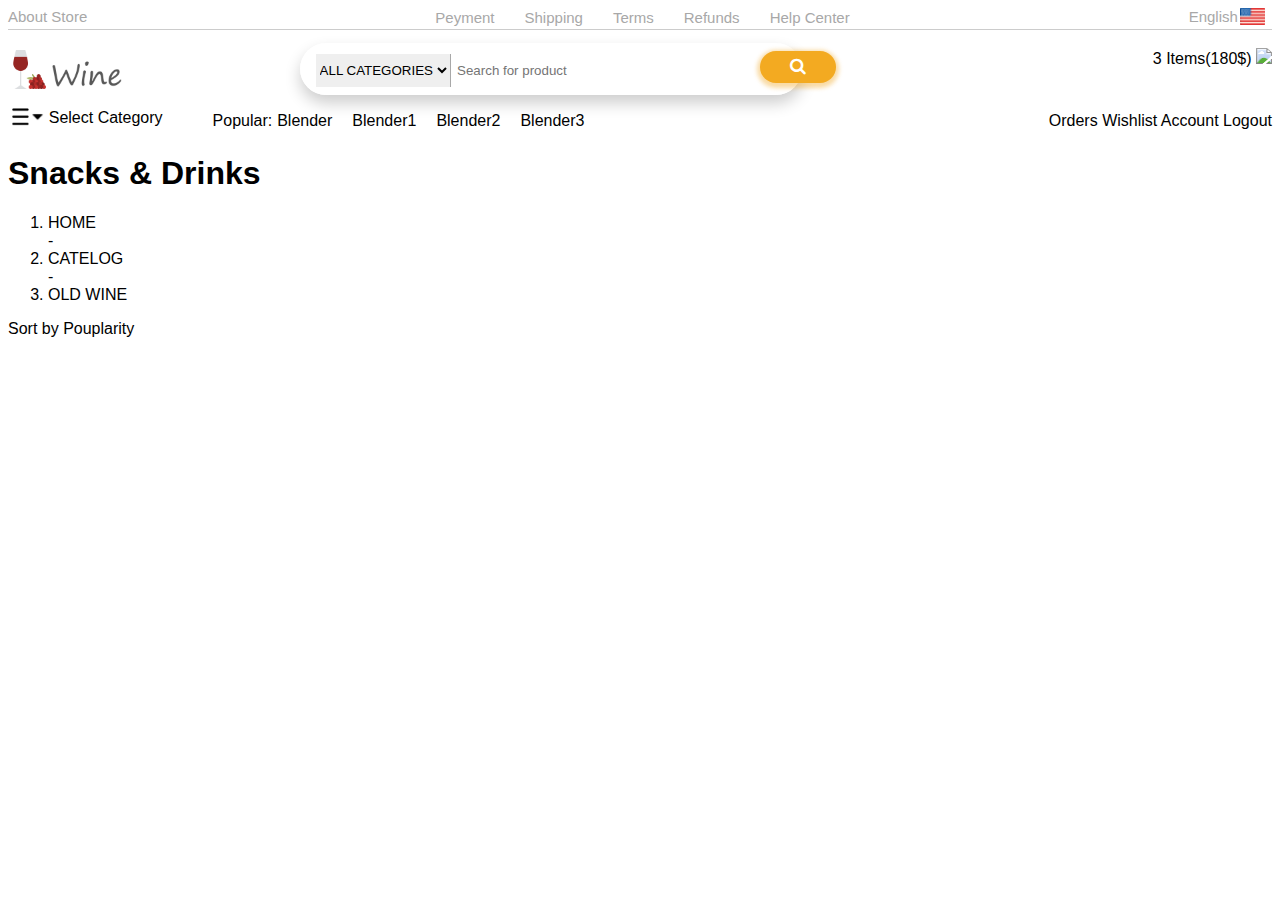
==== index.html @ ef8d94b6 "end of office day 2.16.2020" ====
<!DOCTYPE html>
<html>
    <head>
        <meta charset="utf-8">
        <title>Main Page</title>
        <link href="styles/style.css" rel="stylesheet">
        <link rel="stylesheet" href="https://cdnjs.cloudflare.com/ajax/libs/font-awesome/4.7.0/css/font-awesome.min.css">
    </head>
    <body>
        <header>
            <!-- top bar -->
            <div class="top-bar">
                <a class="top-bar-item align-left" href="#">About Store</a>
                <div class="top-bar-item align-center">
                    <ul class="top-bar-item">
                        <li class="top-list list-l">Peyment</li>
                        <li class="top-list list-m">Shipping</li>
                        <li class="top-list list-m">Terms</li>
                        <li class="top-list list-m">Refunds</li>
                        <li class="top-list list-r">Help Center</li>
                    </ul>
                </div>

                <!-- language dropdown list -->
                <div class="top-bar-item align-right">
                    <ul class="top-bar-item hover-box">
                        <li class="lang-list"><span class="lang-text">English</span><img class="flag-icon" src="images/usa-flag.png"></li>
                        
                            <div class="lang-list-box">
                                <li class="lang-list list-m"><a href="#">Hebrew</a><img class="flag-icon" src="images/isarel-flag.png"></li>
                                <li class="lang-list"><a href="#">Dutch</a><img class="flag-icon" src="images/netherlands-flag.png"></li>
                            </div>
                        
                    </ul>
                </div>
            </div>

            <!-- container for everything else above the page banner -->
            <div class="top-container head-box">
                <div id="row-1" class="row">
                    <!-- store logo -->
                    <img class="store-logo" src="images/wine.png">

                    <!-- search bar -->
                    <form class="search-bar" action="#" method="POST">
                        <select class="search-filter" name="categories">
                            <option value="ALL CATEGORIES">ALL CATEGORIES</option>
                        </select>
                        <input class="search-input" type="text" placeholder="Search for product" name="Search">
                        <button class="search-button" type="submit"><i class="fa fa-search"></i></button>
                    </form>

                    <!-- basket-->
                    <div class="basket-container align-right">
                        <input type="checkbox" id="basket-input">
                        <label class="basket-dropdown" for="basket-input">
                            <span>3 Items(180$)</span>
                            <img src="#">
                        </label>
                        <div class="basket-hide">
                            <ul class="basket-list">
                                <li>Item</li>
                            </ul>
                        </div>
                    </div>
                </div>

                <div id="row-2" class="row">
                    <!-- categories dropdown -->
                    <div class="toggle-dropdown category-list">
                        <input type="checkbox" id="category-input">
                        <label class="category-select" for="category-input">
                            <img class="category-icon" src="images/category-icon.png">
                            <span class="category-select-text"> Select Category</span>
                        </label>
                        <ul class="category-list category-hide">
                            <li>Category</li>
                        </ul>
                    </div>

                    <!-- popular items -->
                    <div class="favorites-container">
                        <span class="favorites-list-item-index">Popular:</span>
                        <ol class="favorites-list">
                            <li class="favorites-list-item-l">Blender</li>
                            <li class="favorites-list-item">Blender1</li>
                            <li class="favorites-list-item">Blender2</li>
                            <li class="favorites-list-item">Blender3</li>
                        </ol>
                    </div>

                    <!-- quick links -->
                    <div class="top-quick-links">Orders Wishlist Account Logout</div>
                </div>
            </div>
        </header>
        <div class="banner-container">
            <h1>Snacks & Drinks</h1>
        </div>
        <div class="navigator-container">
            <ol>
                <li>HOME</li> - 
                <li>CATELOG</li> - 
                <li>OLD WINE</li>
            </ol>

            <div class="align-right toggle-dropdown">
                <span>Sort by Pouplarity</span>
            </div>
        </div>
    </body>
</html>
---- styles/style.css ----
/* set page font */
html {
    font-family: 'Source Sans Pro', sans-serif;
}

.body {
    background-color: #d1d0d0;
}

.top-bar {
    display: flex;
    flex-direction: row;
    margin-bottom: 18px;
    padding-bottom: 2px;
    border-bottom: 1px solid #cccccc;
    font-size: 15px;
    color: #a8a8a8;
}

/* stytle the items in the top bar */
.top-bar-item {
    display: flex;
}

.top-bar-item ul {
    margin: 0 auto;
    padding: 0;
}

.top-bar-item:any-link {
    color: inherit;
    text-decoration: none;
}

.top-list {
    display: block;
    list-style-type: none;
    padding: 0;
    margin: 0;
}

.top-list.list-l{
    margin-right: 15px;
}

.top-list.list-m {
    margin: 0 15px;
}

.top-list.list-r {
    margin-left: 15px;
}

/* style for the language list */
.lang-list {
    display: flex;
    list-style-type: none;
    padding: 0;
    margin: 0;
}

.lang-text {
    padding-bottom: 2px;
    padding-right: 2px;
}

.lang-list.list-m {
    padding: 4px 0
}

.lang-list-box {
    display: none;
}

.hover-box:hover .lang-list-box {
    display: block;
    position: absolute;
    top: 26px;
    background-color: #6495ed;
    border: 3px solid #6495ed;
    border-top: 0px;
    border-radius: 5px;
    box-shadow: 0px 8px 16px 0px rgba(0,0,0,0.2);
}

.align-left {
    justify-content: flex-start;
    align-items: flex-start;
    min-width: 95px;
}

.align-center {
    margin: auto ;
    min-width: 430px
}

.align-right {
    justify-content: flex-end;
    align-items: flex-end;
    min-width: 90px;
}

.flag-icon {
    height: 17px;
}

.store-logo {
    width: 116px;
    height: 42.6665px;
}

.row {
    display: flex;
}

.search-bar {
    position: relative;
    bottom: 5px;
    margin: 0 auto;
    padding-top: 10px;
    height: 40px;
    width: 500px;
    border-radius: 30px;
    border: 1px solid #ffffff;
    box-shadow: 0px 8px 16px 0px rgba(0,0,0,0.2);
}

.search-filter {
    border: 0 none transparent;
    position: relative;
    border-right: 1px solid #a8a8a8;
    padding: 8px 0;
    bottom: 5px;
    margin-left: 15px;
}

.search-input {
    position: relative;
    border: 0 none transparent;
    height: 40px;
    bottom: 5px;
}

.search-button {
    float: right;
    padding: 6px;
    width: 76px;
    background: rgb(243, 170, 33);
    color: white;
    font-size: 17px;
    cursor: pointer;
    border-radius: 50px;
    position: relative;
    left: 35px;
    bottom: 3px;
    border: 0;
    box-shadow: 0px 2px 4px 3px rgba(240, 165, 30, 0.4);
}

.top-container {
    display: flex;
    flex-flow: row wrap;
}

/* basket styles */
.basket-container {
    margin-left: auto;
    margin-right: 0;
}

.basket-hide {
    display: none;
}

#basket-input {
    display: none;
}

#basket-input:checked + .basket-dropdown + .basket-hide {
    display: flex;
}

.basket-list {
    display: flex;
    flex-direction: column;
    list-style-type: none;
    padding: 0;
    margin: 0;
}

/* style a row */
.row {
    flex: 0 0 100%;
}

#row-2 {
    margin-top: 5px;
}

/* category list dropdown styling */
.category-list {
    display: flex;
    flex-direction: column;
    list-style-type: none;
    padding: 0;
    margin: 0;
}

.category-hide {
    display: none;
}

#category-input {
    display: none;
}

#category-input:checked + .category-select + .category-hide {
    display: flex;
}

.category-select-text {
    position: relative;
    bottom: 7px;
}

.category-icon {
    height: 25px;
}

/* Styles for the popular items box */
.favorites-container {
    display: flex;
    position: relative;
    flex-direction: row;
    margin-left: 50px;
    top: 7px;
}

.favorites-list {
    display: flex;
    flex-direction: row;
    list-style-type: none;
    padding: 0;
    margin: 0;
}

.favorites-list-item-l {
    margin-left: 5px;
    margin-right: 10px;
}

.favorites-list-item {
    margin-left: 10px;
    margin-right: 10px;
}


/* styles for quick links */
.top-quick-links {
    position: relative;
    margin-left: auto;
    margin-right: 0;
    top: 7px;
}
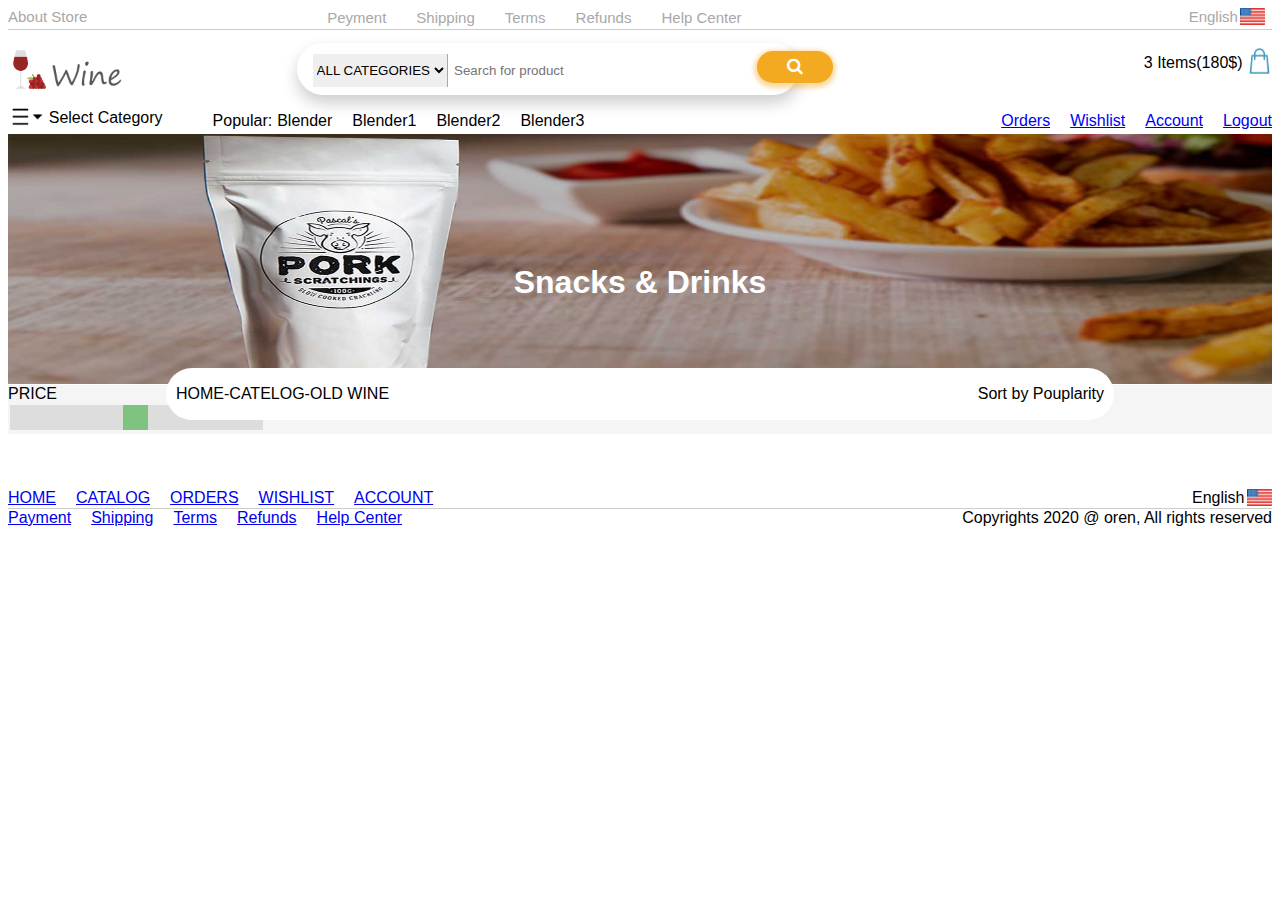
==== commit d702756f: "end of office day 2.17.2020" ====
--- a/index.html
+++ b/index.html
@@ -10,9 +10,9 @@
         <header>
             <!-- top bar -->
             <div class="top-bar">
-                <a class="top-bar-item align-left" href="#">About Store</a>
-                <div class="top-bar-item align-center">
-                    <ul class="top-bar-item">
+                <a class="flex-item top-bar-item align-left" href="#">About Store</a>
+                <div class="flex-item top-bar-item align-center">
+                    <ul class="flex-item top-bar-item">
                         <li class="top-list list-l">Peyment</li>
                         <li class="top-list list-m">Shipping</li>
                         <li class="top-list list-m">Terms</li>
@@ -22,15 +22,13 @@
                 </div>
 
                 <!-- language dropdown list -->
-                <div class="top-bar-item align-right">
-                    <ul class="top-bar-item hover-box">
+                <div class="flex-item top-bar-item align-right">
+                    <ul class="flex-item top-bar-item hover-box-1">
                         <li class="lang-list"><span class="lang-text">English</span><img class="flag-icon" src="images/usa-flag.png"></li>
-                        
-                            <div class="lang-list-box">
+                            <div class="lang-list-box-1">
                                 <li class="lang-list list-m"><a href="#">Hebrew</a><img class="flag-icon" src="images/isarel-flag.png"></li>
                                 <li class="lang-list"><a href="#">Dutch</a><img class="flag-icon" src="images/netherlands-flag.png"></li>
                             </div>
-                        
                     </ul>
                 </div>
             </div>
@@ -54,8 +52,8 @@
                     <div class="basket-container align-right">
                         <input type="checkbox" id="basket-input">
                         <label class="basket-dropdown" for="basket-input">
-                            <span>3 Items(180$)</span>
-                            <img src="#">
+                            <span class="basket-text">3 Items(180$)</span>
+                            <img class="basket-image" src="images/basket-icon.png">
                         </label>
                         <div class="basket-hide">
                             <ul class="basket-list">
@@ -90,22 +88,85 @@
                     </div>
 
                     <!-- quick links -->
-                    <div class="top-quick-links">Orders Wishlist Account Logout</div>
+                    <div class="top-quick-links">
+                        <ul class="quick-links-list">
+                            <li class="quick-links-list-item-l"><a href="#">Orders</a></li>
+                            <li class="quick-links-list-item"><a href="#">Wishlist</a></li> 
+                            <li class="quick-links-list-item"><a href="#">Account</a></li> 
+                            <li class="quick-links-list-item-r"><a href="#">Logout</a></li>
+                        </ul>
+                    </div>
                 </div>
             </div>
         </header>
+        
+        <!-- store page banner -->
         <div class="banner-container">
-            <h1>Snacks & Drinks</h1>
+            <img class="snacks-image" src="images/snacks-banner.jpg">
+            <h1 class="snacks-banner-text">Snacks & Drinks</h1>
         </div>
+
+        <!-- under-banner navigator -->
         <div class="navigator-container">
-            <ol>
+            <ol class="navigator-list navigator-center">
                 <li>HOME</li> - 
                 <li>CATELOG</li> - 
                 <li>OLD WINE</li>
             </ol>
 
-            <div class="align-right toggle-dropdown">
+            <div class="navigator-sort toggle-dropdown navigator-center">
                 <span>Sort by Pouplarity</span>
+            </div>
+        </div>
+
+        <!-- container for the page contents -->
+        <div class="page-container">
+            <div class="content-filters-container">
+                <div class="filter-box">
+                    <span>PRICE</span>
+                    <div class="slidecontainer">
+                        <input type="range" min="1" max="100" value="50" class="slider" id="myRange">
+                    </div>
+                </div>
+            </div>
+            <div class="content-container"></div>
+        </div>
+
+        <!-- container for the page bottom -->
+        <div class="bottom-container">
+            <div id="row-3" class="row">
+                <!-- bottom quick links 1 -->
+                <ul class="quick-links-list">
+                    <li class="quick-links-list-item-l"><a href="#">HOME</a></li>
+                    <li class="quick-links-list-item"><a href="#">CATALOG</a></li> 
+                    <li class="quick-links-list-item"><a href="#">ORDERS</a></li> 
+                    <li class="quick-links-list-item"><a href="#">WISHLIST</a></li>
+                    <li class="quick-links-list-item-r"><a href="#">ACCOUNT</a></li>
+                </ul>
+
+                <!-- language selection, again-->
+                <div class="flex-item align-right">
+                    <ul class="flex-item hover-box-2">
+                        <li class="lang-list"><span class="lang-text">English</span><img class="flag-icon" src="images/usa-flag.png"></li>
+                            <div class="lang-list-box-2">
+                                <li class="lang-list list-m"><a href="#">Hebrew</a><img class="flag-icon" src="images/isarel-flag.png"></li>
+                                <li class="lang-list"><a href="#">Dutch</a><img class="flag-icon" src="images/netherlands-flag.png"></li>
+                            </div>
+                    </ul>
+                </div>
+            </div>
+
+            <div id="row-4" class="row">
+                <!-- bottom quick links 2 -->
+                <ul class="quick-links-list">
+                    <li class="quick-links-list-item-l"><a href="#">Payment</a></li>
+                    <li class="quick-links-list-item"><a href="#">Shipping</a></li> 
+                    <li class="quick-links-list-item"><a href="#">Terms</a></li> 
+                    <li class="quick-links-list-item"><a href="#">Refunds</a></li>
+                    <li class="quick-links-list-item-r"><a href="#">Help Center</a></li>
+                </ul>
+
+                <p class="copyrights">Copyrights 2020 @ oren, All rights reserved</p>
             </div>
         </div>
     </body>
--- a/styles/style.css
+++ b/styles/style.css
@@ -3,8 +3,8 @@
     font-family: 'Source Sans Pro', sans-serif;
 }
 
-.body {
-    background-color: #d1d0d0;
+body {
+    z-index: 0;
 }
 
 .top-bar {
@@ -18,7 +18,7 @@
 }
 
 /* stytle the items in the top bar */
-.top-bar-item {
+.flex-item {
     display: flex;
 }
 
@@ -68,14 +68,31 @@
     padding: 4px 0
 }
 
-.lang-list-box {
-    display: none;
-}
-
-.hover-box:hover .lang-list-box {
-    display: block;
-    position: absolute;
-    top: 26px;
+.lang-list-box-1 {
+    display: none;
+}
+
+.lang-list-box-2 {
+    display: none;
+}
+
+.hover-box-1 {
+    flex-direction: column;
+    max-height: 19px;
+}
+
+.hover-box-2 {
+    flex-direction: column;
+    max-height: 19px;
+    margin: 0;
+}
+
+/* hover settings by box number */
+.hover-box-1:hover .lang-list-box-1 {
+    display: flex;
+    flex-direction: column;
+    position: relative;
+    top: 1px;
     background-color: #6495ed;
     border: 3px solid #6495ed;
     border-top: 0px;
@@ -83,6 +100,18 @@
     box-shadow: 0px 8px 16px 0px rgba(0,0,0,0.2);
 }
 
+.hover-box-2:hover .lang-list-box-2 {
+    display: flex;
+    flex-direction: column;
+    position: relative;
+    top: 1px;
+    background-color: #6495ed;
+    border: 3px solid #6495ed;
+    border-top: 0px;
+    border-radius: 5px;
+    box-shadow: 0px 8px 16px 0px rgba(0,0,0,0.2);
+}
+
 .align-left {
     justify-content: flex-start;
     align-items: flex-start;
@@ -97,6 +126,7 @@
 .align-right {
     justify-content: flex-end;
     align-items: flex-end;
+    margin-left: auto;
     min-width: 90px;
 }
 
@@ -113,7 +143,10 @@
     display: flex;
 }
 
+
+/* search bar styling */
 .search-bar {
+    background-color: #ffffff;
     position: relative;
     bottom: 5px;
     margin: 0 auto;
@@ -168,6 +201,20 @@
     margin-right: 0;
 }
 
+.basket-dropdown {
+    height: inherit;
+}
+
+.basket-text {
+    position: relative;
+    bottom: 6px;
+}
+
+.basket-image {
+    height: 26px;
+    width: 25px;
+}
+
 .basket-hide {
     display: none;
 }
@@ -261,4 +308,141 @@
     margin-left: auto;
     margin-right: 0;
     top: 7px;
+}
+
+.quick-links-list {
+    display: flex;
+    flex-direction: row;
+    list-style-type: none;
+    padding: 0;
+    margin: 0;
+}
+
+.quick-links-list-item-l {
+    margin-left: 0px;
+    margin-right: 10px;
+}
+
+.quick-links-list-item {
+    margin-left: 10px;
+    margin-right: 10px;
+}
+
+.quick-links-list-item-r {
+    margin-left: 10px;
+    margin-right: 0px;
+}
+
+/* store page banner */
+.banner-container {
+    position: relative;
+    width: 100%;
+    color: #ffffff;
+}
+
+.snacks-image {
+    width: 100%;
+    height: 250px;
+}
+
+.snacks-banner-text {
+    position: absolute;
+    top: 50%;
+    left: 50%;
+    transform: translate(-50%, -50%);
+}
+
+/* under-banner navigation bar */
+.navigator-container {
+    position: relative;
+    display: flex;
+    background-color: #ffffff;
+    margin: 0 auto;
+    height: 52px;
+    min-width: 400px;
+    width: 75%;
+    border-radius: 30px;
+    bottom: 20px;
+}
+
+.navigator-center {
+    margin: auto 0;
+}
+
+.navigator-list {
+    display: flex;
+    flex-direction: row;
+    list-style-type: none;
+    padding: 0;
+    margin-left: 10px;
+}
+
+.navigator-sort {
+    margin-right: 10px;
+    margin-left: auto;
+}
+
+/* page container styles */
+.page-container {
+    background-color: #f5f5f5;
+    display: flex;
+    width: 100%;
+    position: relative;
+    bottom: 55px;
+    z-index: -1;
+}
+
+.content-filters-container {
+    width: 20%;
+}
+
+/* slider styling */
+.slidecontainer {
+    /* width: 100%;  Width of the outside container */
+}
+  
+/* The slider itself */
+.slider {
+    -webkit-appearance: none;  /* Override default CSS styles */
+    appearance: none;
+    width: 100%; /* Full-width */
+    height: 25px; /* Specified height */
+    background: #d3d3d3; /* Grey background */
+    outline: none; /* Remove outline */
+    opacity: 0.7; /* Set transparency (for mouse-over effects on hover) */
+    -webkit-transition: .2s; /* 0.2 seconds transition on hover */
+    transition: opacity .2s;
+}
+  
+/* Mouse-over effects */
+.slider:hover {
+    opacity: 1; /* Fully shown on mouse-over */
+}
+  
+/* The slider handle (use -webkit- (Chrome, Opera, Safari, Edge) and -moz- (Firefox) to override default look) */
+.slider::-webkit-slider-thumb {
+    -webkit-appearance: none; /* Override default look */
+    appearance: none;
+    width: 25px; /* Set a specific slider handle width */
+    height: 25px; /* Slider handle height */
+    background: #4CAF50; /* Green background */
+    cursor: pointer; /* Cursor on hover */
+}
+  
+.slider::-moz-range-thumb {
+    width: 25px; /* Set a specific slider handle width */
+    height: 25px; /* Slider handle height */
+    background: #4CAF50; /* Green background */
+    cursor: pointer; /* Cursor on hover */
+}
+
+
+
+/* page bottom styles */
+#row-3 {
+    border-bottom: 1px solid #cccccc;
+}
+
+.copyrights {
+    margin: 0 0 0 auto
 }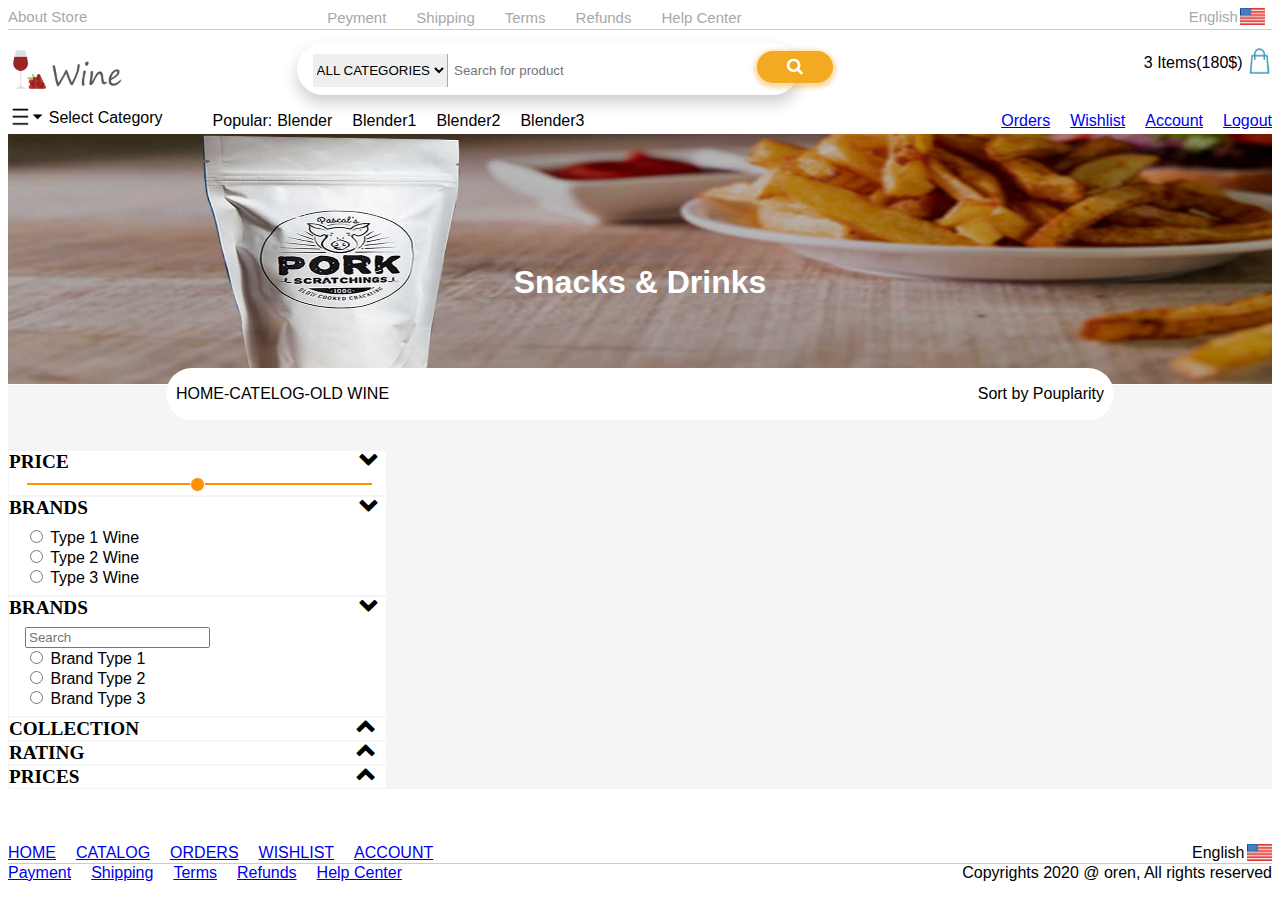
==== commit 19fd1dc3: "end of office day 2.18.2020" ====
--- a/index.html
+++ b/index.html
@@ -123,11 +123,61 @@
         <div class="page-container">
             <div class="content-filters-container">
                 <div class="filter-box">
-                    <span>PRICE</span>
-                    <div class="slidecontainer">
-                        <input type="range" min="1" max="100" value="50" class="slider" id="myRange">
-                    </div>
-                </div>
+                    <input class="collapse-checkbox toggle" id="collapsible1" type="checkbox" checked>
+                    <label for="collapsible1" class="lbl-toggle" tabindex="0">PRICE <span class="cheveron"></span></label>
+                    <div class="collapsible-content">
+                        <div class="content-inner slidecontainer">
+                            <input type="range" min="1" max="100" value="50" class="slider" id="myRange">
+                        </div>
+                    </div>
+                </div>
+
+                <div class="filter-box">
+                    <input class="collapse-checkbox toggle" id="collapsible2" type="checkbox" checked>
+                    <label for="collapsible2" class="lbl-toggle" tabindex="0">BRANDS <span class="cheveron"></span></label>
+                    <div class="collapsible-content">
+                        <div class="content-inner">
+                            <input class="filter-radio" type="radio" id="type1" name="type" value="type1wine">
+                            <label for="type1">Type 1 Wine</label><br>
+                            <input class="filter-radio" type="radio" id="type2" name="type" value="type2wine">
+                            <label for="type2">Type 2 Wine</label><br>
+                            <input class="filter-radio" type="radio" id="type3" name="type" value="type3wine">
+                            <label for="type3">Type 3 Wine</label>
+                        </div>
+                    </div>
+                </div>
+
+                <div class="filter-box">
+                    <input class="collapse-checkbox toggle" id="collapsible3" type="checkbox" checked>
+                    <label for="collapsible3" class="lbl-toggle" tabindex="0">BRANDS <span class="cheveron"></span></label>
+                    <div class="collapsible-content">
+                        <div class="content-inner">
+                            <input class="mini-search" type="text" placeholder="Search" name="filter-search"><br>
+                            <input class="filter-radio" type="radio" id="brand1" name="brand" value="brand1wine">
+                            <label for="brand1">Brand Type 1</label><br>
+                            <input class="filter-radio" type="radio" id="brand2" name="brand" value="brand2wine">
+                            <label for="brand2">Brand Type 2</label><br>
+                            <input class="filter-radio" type="radio" id="brand3" name="brand" value="brand3wine">
+                            <label for="brand3">Brand Type 3</label>
+                        </div>
+                    </div>
+                </div>
+
+                <div class="filter-box">
+                    <input class="collapse-checkbox toggle" id="collapsible4" type="checkbox">
+                    <label for="collapsible4" class="lbl-toggle" tabindex="0">COLLECTION <span class="cheveron"></span></label>
+                </div>
+
+                <div class="filter-box">
+                    <input class="collapse-checkbox toggle" id="collapsible5" type="checkbox">
+                    <label for="collapsible5" class="lbl-toggle" tabindex="0">RATING <span class="cheveron"></span></label>
+                </div>
+
+                <div class="filter-box">
+                    <input class="collapse-checkbox toggle" id="collapsible6" type="checkbox">
+                    <label for="collapsible6" class="lbl-toggle" tabindex="0">PRICES <span class="cheveron"></span></label>
+                </div>
+
             </div>
             <div class="content-container"></div>
         </div>
--- a/styles/style.css
+++ b/styles/style.css
@@ -1,10 +1,6 @@
 /* set page font */
 html {
     font-family: 'Source Sans Pro', sans-serif;
-}
-
-body {
-    z-index: 0;
 }
 
 .top-bar {
@@ -363,6 +359,7 @@
     width: 75%;
     border-radius: 30px;
     bottom: 20px;
+    z-index: 1;
 }
 
 .navigator-center {
@@ -389,54 +386,131 @@
     width: 100%;
     position: relative;
     bottom: 55px;
-    z-index: -1;
 }
 
 .content-filters-container {
-    width: 20%;
-}
-
-/* slider styling */
-.slidecontainer {
-    /* width: 100%;  Width of the outside container */
-}
+    width: 30%;
+    margin-top: 65px;
+    background-color: #ffffff;
+}
+
+.filter-box {
+    border: 1px solid #f5f5f5;
+}
+
+/* styling collapsible box */
+
+.collapse-checkbox {
+    display: none;
+}
+
+.lbl-toggle {
+    display: flex;
+
+    font-weight: bold;
+    font-family: FontAwesome;
+    font-size: 1.2rem;
+    text-transform: uppercase;
+    font-style: normal;
   
-/* The slider itself */
+    cursor: pointer;
+  
+    border-radius: 7px;
+    transition: all 0.25s ease-out;
+}
+
+.cheveron {
+    margin-left: auto;
+}
+
+.cheveron::before {
+    content: "\f077";
+    display: inline-block;
+
+    font-family: FontAwesome;
+    text-rendering: auto;
+    
+    vertical-align: middle;
+    margin-right: .7rem;
+    transform: translateY(-2px);
+  
+    transition: transform .2s ease-out;
+}
+
+.collapsible-content .content-inner {
+    border-bottom-left-radius: 7px;
+    border-bottom-right-radius: 7px;
+    padding: .5rem 1rem;
+}
+
+.collapsible-content {
+    max-height: 0px;
+    overflow: hidden;
+  
+    transition: max-height .25s ease-in-out;
+}
+
+.toggle:checked + .lbl-toggle + .collapsible-content {
+    max-height: 100px;
+}
+
+.toggle:checked + .lbl-toggle .cheveron::before {
+    transform: rotate(180deg) translateX(-3px);
+    color: black;
+}
+  
+.toggle:checked + .lbl-toggle .cheveron {
+    border-bottom-right-radius: 0;
+    border-bottom-left-radius: 0;
+}
+
+
+
 .slider {
-    -webkit-appearance: none;  /* Override default CSS styles */
+    -webkit-box-align: center;
+    align-items: center;
+    -webkit-appearance: none;
     appearance: none;
-    width: 100%; /* Full-width */
-    height: 25px; /* Specified height */
-    background: #d3d3d3; /* Grey background */
-    outline: none; /* Remove outline */
-    opacity: 0.7; /* Set transparency (for mouse-over effects on hover) */
-    -webkit-transition: .2s; /* 0.2 seconds transition on hover */
+    display: flex;
+    cursor: pointer;
+    width: 100%;
+    height: 2px;
+    border-radius: 5px;  
+    background: none;
+    outline: none;
+    -webkit-transition: .2s;
     transition: opacity .2s;
 }
-  
-/* Mouse-over effects */
-.slider:hover {
-    opacity: 1; /* Fully shown on mouse-over */
-}
-  
-/* The slider handle (use -webkit- (Chrome, Opera, Safari, Edge) and -moz- (Firefox) to override default look) */
+
+input:focus {
+    box-shadow: none;
+    outline: none;
+}
+
+.slider::-webkit-slider-runnable-track {
+    background: #ff9100;
+    content: " ";
+    height: 2px;
+    pointer-events: none;
+}
+
 .slider::-webkit-slider-thumb {
-    -webkit-appearance: none; /* Override default look */
+    -webkit-appearance: none;
+    position: relative;
     appearance: none;
-    width: 25px; /* Set a specific slider handle width */
-    height: 25px; /* Slider handle height */
-    background: #4CAF50; /* Green background */
-    cursor: pointer; /* Cursor on hover */
-}
-  
-.slider::-moz-range-thumb {
-    width: 25px; /* Set a specific slider handle width */
-    height: 25px; /* Slider handle height */
-    background: #4CAF50; /* Green background */
-    cursor: pointer; /* Cursor on hover */
-}
-
-
+    width: 15px;
+    height: 15px;
+    border: 1px solid #ffffff;
+    border-radius: 50%; 
+    background: rgb(255, 145, 0);
+    cursor: pointer;
+    top: 50%;
+    margin-top: -7.5px;
+    /*
+    box-shadow: 5px 0 0 -8px #c7c7c7, 6px 0 0 -8px #c7c7c7, 7px 0 0 -8px #c7c7c7, 8px 0 0 -8px #c7c7c7, 9px 0 0 -8px #c7c7c7, 10px 0 0 -8px #c7c7c7, 11px 0 0 -8px #c7c7c7, 12px 0 0 -8px #c7c7c7, 13px 0 0 -8px #c7c7c7, 14px 0 0 -8px #c7c7c7, 15px 0 0 -8px #c7c7c7, 16px 0 0 -8px #c7c7c7, 17px 0 0 -8px #c7c7c7, 18px 0 0 -8px #c7c7c7, 19px 0 0 -8px #c7c7c7, 20px 0 0 -8px #c7c7c7, 21px 0 0 -8px #c7c7c7, 22px 0 0 -8px #c7c7c7, 23px 0 0 -8px #c7c7c7, 24px 0 0 -8px #c7c7c7, 25px 0 0 -8px #c7c7c7, 26px 0 0 -8px #c7c7c7, 27px 0 0 -8px #c7c7c7, 28px 0 0 -8px #c7c7c7, 29px 0 0 -8px #c7c7c7, 30px 0 0 -8px #c7c7c7, 31px 0 0 -8px #c7c7c7, 32px 0 0 -8px #c7c7c7, 33px 0 0 -8px #c7c7c7, 34px 0 0 -8px #c7c7c7, 35px 0 0 -8px #c7c7c7, 36px 0 0 -8px #c7c7c7, 37px 0 0 -8px #c7c7c7, 38px 0 0 -8px #c7c7c7, 39px 0 0 -8px #c7c7c7, 40px 0 0 -8px #c7c7c7, 41px 0 0 -8px #c7c7c7, 42px 0 0 -8px #c7c7c7, 43px 0 0 -8px #c7c7c7, 44px 0 0 -8px #c7c7c7, 45px 0 0 -8px #c7c7c7, 46px 0 0 -8px #c7c7c7, 47px 0 0 -8px #c7c7c7, 48px 0 0 -8px #c7c7c7, 49px 0 0 -8px #c7c7c7, 50px 0 0 -8px #c7c7c7, 51px 0 0 -8px #c7c7c7, 52px 0 0 -8px #c7c7c7, 53px 0 0 -8px #c7c7c7, 54px 0 0 -8px #c7c7c7, 55px 0 0 -8px #c7c7c7, 56px 0 0 -8px #c7c7c7, 57px 0 0 -8px #c7c7c7, 58px 0 0 -8px #c7c7c7, 59px 0 0 -8px #c7c7c7, 60px 0 0 -8px #c7c7c7, 61px 0 0 -8px #c7c7c7, 62px 0 0 -8px #c7c7c7, 63px 0 0 -8px #c7c7c7, 64px 0 0 -8px #c7c7c7, 65px 0 0 -8px #c7c7c7, 66px 0 0 -8px #c7c7c7, 67px 0 0 -8px #c7c7c7, 68px 0 0 -8px #c7c7c7, 69px 0 0 -8px #c7c7c7, 70px 0 0 -8px #c7c7c7, 71px 0 0 -8px #c7c7c7, 72px 0 0 -8px #c7c7c7, 73px 0 0 -8px #c7c7c7, 74px 0 0 -8px #c7c7c7, 75px 0 0 -8px #c7c7c7, 76px 0 0 -8px #c7c7c7, 77px 0 0 -8px #c7c7c7, 78px 0 0 -8px #c7c7c7, 79px 0 0 -8px #c7c7c7, 80px 0 0 -8px #c7c7c7, 81px 0 0 -8px #c7c7c7, 82px 0 0 -8px #c7c7c7, 83px 0 0 -8px #c7c7c7, 84px 0 0 -8px #c7c7c7, 85px 0 0 -8px #c7c7c7, 86px 0 0 -8px #c7c7c7, 87px 0 0 -8px #c7c7c7, 88px 0 0 -8px #c7c7c7, 89px 0 0 -8px #c7c7c7, 90px 0 0 -8px #c7c7c7, 91px 0 0 -8px #c7c7c7, 92px 0 0 -8px #c7c7c7, 93px 0 0 -8px #c7c7c7, 94px 0 0 -8px #c7c7c7, 95px 0 0 -8px #c7c7c7, 96px 0 0 -8px #c7c7c7, 97px 0 0 -8px #c7c7c7, 98px 0 0 -8px #c7c7c7, 99px 0 0 -8px #c7c7c7, 100px 0 0 -8px #c7c7c7, 101px 0 0 -8px #c7c7c7, 102px 0 0 -8px #c7c7c7, 103px 0 0 -8px #c7c7c7, 104px 0 0 -8px #c7c7c7, 105px 0 0 -8px #c7c7c7, 106px 0 0 -8px #c7c7c7, 107px 0 0 -8px #c7c7c7, 108px 0 0 -8px #c7c7c7, 109px 0 0 -8px #c7c7c7, 110px 0 0 -8px #c7c7c7, 111px 0 0 -8px #c7c7c7, 112px 0 0 -8px #c7c7c7, 113px 0 0 -8px #c7c7c7, 114px 0 0 -8px #c7c7c7, 115px 0 0 -8px #c7c7c7, 116px 0 0 -8px #c7c7c7, 117px 0 0 -8px #c7c7c7, 118px 0 0 -8px #c7c7c7, 119px 0 0 -8px #c7c7c7, 120px 0 0 -8px #c7c7c7, 121px 0 0 -8px #c7c7c7, 122px 0 0 -8px #c7c7c7, 123px 0 0 -8px #c7c7c7, 124px 0 0 -8px #c7c7c7, 125px 0 0 -8px #c7c7c7, 126px 0 0 -8px #c7c7c7, 127px 0 0 -8px #c7c7c7, 128px 0 0 -8px #c7c7c7, 129px 0 0 -8px #c7c7c7, 130px 0 0 -8px #c7c7c7, 131px 0 0 -8px #c7c7c7, 132px 0 0 -8px #c7c7c7, 133px 0 0 -8px #c7c7c7, 134px 0 0 -8px #c7c7c7, 135px 0 0 -8px #c7c7c7, 136px 0 0 -8px #c7c7c7, 137px 0 0 -8px #c7c7c7, 138px 0 0 -8px #c7c7c7, 139px 0 0 -8px #c7c7c7, 140px 0 0 -8px #c7c7c7, 141px 0 0 -8px #c7c7c7, 142px 0 0 -8px #c7c7c7, 143px 0 0 -8px #c7c7c7, 144px 0 0 -8px #c7c7c7, 145px 0 0 -8px #c7c7c7, 146px 0 0 -8px #c7c7c7, 147px 0 0 -8px #c7c7c7, 148px 0 0 -8px #c7c7c7, 149px 0 0 -8px #c7c7c7, 150px 0 0 -8px #c7c7c7, 151px 0 0 -8px #c7c7c7, 152px 0 0 -8px #c7c7c7, 153px 0 0 -8px #c7c7c7, 154px 0 0 -8px #c7c7c7, 155px 0 0 -8px #c7c7c7, 156px 0 0 -8px #c7c7c7, 157px 0 0 -8px #c7c7c7, 158px 0 0 -8px #c7c7c7, 159px 0 0 -8px #c7c7c7, 160px 0 0 -8px #c7c7c7, 161px 0 0 -8px #c7c7c7, 162px 0 0 -8px #c7c7c7, 163px 0 0 -8px #c7c7c7, 164px 0 0 -8px #c7c7c7, 165px 0 0 -8px #c7c7c7, 166px 0 0 -8px #c7c7c7, 167px 0 0 -8px #c7c7c7, 168px 0 0 -8px #c7c7c7, 169px 0 0 -8px #c7c7c7, 170px 0 0 -8px #c7c7c7, 171px 0 0 -8px #c7c7c7, 172px 0 0 -8px #c7c7c7, 173px 0 0 -8px #c7c7c7, 174px 0 0 -8px #c7c7c7, 175px 0 0 -8px #c7c7c7, 176px 0 0 -8px #c7c7c7, 177px 0 0 -8px #c7c7c7, 178px 0 0 -8px #c7c7c7, 179px 0 0 -8px #c7c7c7, 180px 0 0 -8px #c7c7c7, 181px 0 0 -8px #c7c7c7, 182px 0 0 -8px #c7c7c7, 183px 0 0 -8px #c7c7c7, 184px 0 0 -8px #c7c7c7, 185px 0 0 -8px #c7c7c7, 186px 0 0 -8px #c7c7c7, 187px 0 0 -8px #c7c7c7, 188px 0 0 -8px #c7c7c7, 189px 0 0 -8px #c7c7c7, 190px 0 0 -8px #c7c7c7, 191px 0 0 -8px #c7c7c7, 192px 0 0 -8px #c7c7c7, 193px 0 0 -8px #c7c7c7, 194px 0 0 -8px #c7c7c7, 195px 0 0 -8px #c7c7c7, 196px 0 0 -8px #c7c7c7, 197px 0 0 -8px #c7c7c7, 198px 0 0 -8px #c7c7c7, 199px 0 0 -8px #c7c7c7, 200px 0 0 -8px #c7c7c7, 201px 0 0 -8px #c7c7c7, 202px 0 0 -8px #c7c7c7, 203px 0 0 -8px #c7c7c7, 204px 0 0 -8px #c7c7c7, 205px 0 0 -8px #c7c7c7, 206px 0 0 -8px #c7c7c7, 207px 0 0 -8px #c7c7c7, 208px 0 0 -8px #c7c7c7, 209px 0 0 -8px #c7c7c7, 210px 0 0 -8px #c7c7c7, 211px 0 0 -8px #c7c7c7, 212px 0 0 -8px #c7c7c7, 213px 0 0 -8px #c7c7c7, 214px 0 0 -8px #c7c7c7, 215px 0 0 -8px #c7c7c7, 216px 0 0 -8px #c7c7c7, 217px 0 0 -8px #c7c7c7, 218px 0 0 -8px #c7c7c7, 219px 0 0 -8px #c7c7c7, 220px 0 0 -8px #c7c7c7, 221px 0 0 -8px #c7c7c7, 222px 0 0 -8px #c7c7c7, 223px 0 0 -8px #c7c7c7, 224px 0 0 -8px #c7c7c7, 225px 0 0 -8px #c7c7c7, 226px 0 0 -8px #c7c7c7, 227px 0 0 -8px #c7c7c7, 228px 0 0 -8px #c7c7c7, 229px 0 0 -8px #c7c7c7, 230px 0 0 -8px #c7c7c7, 231px 0 0 -8px #c7c7c7, 232px 0 0 -8px #c7c7c7, 233px 0 0 -8px #c7c7c7, 234px 0 0 -8px #c7c7c7, 235px 0 0 -8px #c7c7c7, 236px 0 0 -8px #c7c7c7, 237px 0 0 -8px #c7c7c7, 238px 0 0 -8px #c7c7c7, 239px 0 0 -8px #c7c7c7, 240px 0 0 -8px #c7c7c7;
+    */
+    box-shadow: 5px 0 0 -8px #c7c7c7, 6px 0 0 -8px #c7c7c7, 7px 0 0 -8px #c7c7c7, 8px 0 0 -8px #c7c7c7, 9px 0 0 -8px #c7c7c7, 10px 0 0 -8px #c7c7c7, 11px 0 0 -8px #c7c7c7, 12px 0 0 -8px #c7c7c7, 13px 0 0 -8px #c7c7c7, 14px 0 0 -8px #c7c7c7, 15px 0 0 -8px #c7c7c7, 16px 0 0 -8px #c7c7c7, 17px 0 0 -8px #c7c7c7, 18px 0 0 -8px #c7c7c7, 19px 0 0 -8px #c7c7c7, 20px 0 0 -8px #c7c7c7, 21px 0 0 -8px #c7c7c7, 22px 0 0 -8px #c7c7c7, 23px 0 0 -8px #c7c7c7, 24px 0 0 -8px #c7c7c7, 25px 0 0 -8px #c7c7c7, 26px 0 0 -8px #c7c7c7, 27px 0 0 -8px #c7c7c7, 28px 0 0 -8px #c7c7c7, 29px 0 0 -8px #c7c7c7, 30px 0 0 -8px #c7c7c7, 31px 0 0 -8px #c7c7c7, 32px 0 0 -8px #c7c7c7, 33px 0 0 -8px #c7c7c7, 34px 0 0 -8px #c7c7c7, 35px 0 0 -8px #c7c7c7, 36px 0 0 -8px #c7c7c7, 37px 0 0 -8px #c7c7c7, 38px 0 0 -8px #c7c7c7, 39px 0 0 -8px #c7c7c7, 40px 0 0 -8px #c7c7c7, 41px 0 0 -8px #c7c7c7, 42px 0 0 -8px #c7c7c7, 43px 0 0 -8px #c7c7c7, 44px 0 0 -8px #c7c7c7, 45px 0 0 -8px #c7c7c7, 46px 0 0 -8px #c7c7c7, 47px 0 0 -8px #c7c7c7, 48px 0 0 -8px #c7c7c7, 49px 0 0 -8px #c7c7c7, 50px 0 0 -8px #c7c7c7, 51px 0 0 -8px #c7c7c7, 52px 0 0 -8px #c7c7c7, 53px 0 0 -8px #c7c7c7, 54px 0 0 -8px #c7c7c7, 55px 0 0 -8px #c7c7c7, 56px 0 0 -8px #c7c7c7, 57px 0 0 -8px #c7c7c7, 58px 0 0 -8px #c7c7c7, 59px 0 0 -8px #c7c7c7, 60px 0 0 -8px #c7c7c7, 61px 0 0 -8px #c7c7c7, 62px 0 0 -8px #c7c7c7, 63px 0 0 -8px #c7c7c7, 64px 0 0 -8px #c7c7c7, 65px 0 0 -8px #c7c7c7, 66px 0 0 -8px #c7c7c7, 67px 0 0 -8px #c7c7c7, 68px 0 0 -8px #c7c7c7, 69px 0 0 -8px #c7c7c7, 70px 0 0 -8px #c7c7c7, 71px 0 0 -8px #c7c7c7, 72px 0 0 -8px #c7c7c7, 73px 0 0 -8px #c7c7c7, 74px 0 0 -8px #c7c7c7, 75px 0 0 -8px #c7c7c7, 76px 0 0 -8px #c7c7c7, 77px 0 0 -8px #c7c7c7, 78px 0 0 -8px #c7c7c7, 79px 0 0 -8px #c7c7c7, 80px 0 0 -8px #c7c7c7, 81px 0 0 -8px #c7c7c7, 82px 0 0 -8px #c7c7c7, 83px 0 0 -8px #c7c7c7, 84px 0 0 -8px #c7c7c7, 85px 0 0 -8px #c7c7c7, 86px 0 0 -8px #c7c7c7, 87px 0 0 -8px #c7c7c7, 88px 0 0 -8px #c7c7c7, 89px 0 0 -8px #c7c7c7, 90px 0 0 -8px #c7c7c7, 91px 0 0 -8px #c7c7c7, 92px 0 0 -8px #c7c7c7, 93px 0 0 -8px #c7c7c7, 94px 0 0 -8px #c7c7c7, 95px 0 0 -8px #c7c7c7, 96px 0 0 -8px #c7c7c7, 97px 0 0 -8px #c7c7c7, 98px 0 0 -8px #c7c7c7, 99px 0 0 -8px #c7c7c7, 100px 0 0 -8px #c7c7c7, 101px 0 0 -8px #c7c7c7, 102px 0 0 -8px #c7c7c7, 103px 0 0 -8px #c7c7c7, 104px 0 0 -8px #c7c7c7, 105px 0 0 -8px #c7c7c7, 106px 0 0 -8px #c7c7c7, 107px 0 0 -8px #c7c7c7, 108px 0 0 -8px #c7c7c7, 109px 0 0 -8px #c7c7c7, 110px 0 0 -8px #c7c7c7, 111px 0 0 -8px #c7c7c7, 112px 0 0 -8px #c7c7c7, 113px 0 0 -8px #c7c7c7, 114px 0 0 -8px #c7c7c7, 115px 0 0 -8px #c7c7c7, 116px 0 0 -8px #c7c7c7, 117px 0 0 -8px #c7c7c7, 118px 0 0 -8px #c7c7c7, 119px 0 0 -8px #c7c7c7, 120px 0 0 -8px #c7c7c7, 121px 0 0 -8px #c7c7c7, 122px 0 0 -8px #c7c7c7, 123px 0 0 -8px #c7c7c7, 124px 0 0 -8px #c7c7c7, 125px 0 0 -8px #c7c7c7, 126px 0 0 -8px #c7c7c7, 127px 0 0 -8px #c7c7c7, 128px 0 0 -8px #c7c7c7, 129px 0 0 -8px #c7c7c7, 130px 0 0 -8px #c7c7c7, 131px 0 0 -8px #c7c7c7, 132px 0 0 -8px #c7c7c7, 133px 0 0 -8px #c7c7c7, 134px 0 0 -8px #c7c7c7, 135px 0 0 -8px #c7c7c7, 136px 0 0 -8px #c7c7c7, 137px 0 0 -8px #c7c7c7, 138px 0 0 -8px #c7c7c7, 139px 0 0 -8px #c7c7c7, 140px 0 0 -8px #c7c7c7, 141px 0 0 -8px #c7c7c7, 142px 0 0 -8px #c7c7c7, 143px 0 0 -8px #c7c7c7, 144px 0 0 -8px #c7c7c7, 145px 0 0 -8px #c7c7c7, 146px 0 0 -8px #c7c7c7, 147px 0 0 -8px #c7c7c7, 148px 0 0 -8px #c7c7c7, 149px 0 0 -8px #c7c7c7, 150px 0 0 -8px #c7c7c7, 151px 0 0 -8px #c7c7c7, 152px 0 0 -8px #c7c7c7, 153px 0 0 -8px #c7c7c7, 154px 0 0 -8px #c7c7c7, 155px 0 0 -8px #c7c7c7, 156px 0 0 -8px #c7c7c7, 157px 0 0 -8px #c7c7c7, 158px 0 0 -8px #c7c7c7, 159px 0 0 -8px #c7c7c7, 160px 0 0 -8px #c7c7c7, 161px 0 0 -8px #c7c7c7, 162px 0 0 -8px #c7c7c7, 163px 0 0 -8px #c7c7c7, 164px 0 0 -8px #c7c7c7, 165px 0 0 -8px #c7c7c7, 166px 0 0 -8px #c7c7c7, 167px 0 0 -8px #c7c7c7, 168px 0 0 -8px #c7c7c7, 169px 0 0 -8px #c7c7c7, 170px 0 0 -8px #c7c7c7, 171px 0 0 -8px #c7c7c7, 172px 0 0 -8px #c7c7c7, 173px 0 0 -8px #c7c7c7, 174px 0 0 -8px #c7c7c7, 175px 0 0 -8px #c7c7c7, 176px 0 0 -8px #c7c7c7, 177px 0 0 -8px #c7c7c7, 178px 0 0 -8px #c7c7c7, 179px 0 0 -8px #c7c7c7, 180px 0 0 -8px #c7c7c7, 181px 0 0 -8px #c7c7c7, 182px 0 0 -8px #c7c7c7, 183px 0 0 -8px #c7c7c7, 184px 0 0 -8px #c7c7c7, 185px 0 0 -8px #c7c7c7, 186px 0 0 -8px #c7c7c7, 187px 0 0 -8px #c7c7c7, 188px 0 0 -8px #c7c7c7, 189px 0 0 -8px #c7c7c7, 190px 0 0 -8px #c7c7c7, 191px 0 0 -8px #c7c7c7, 192px 0 0 -8px #c7c7c7, 193px 0 0 -8px #c7c7c7, 194px 0 0 -8px #c7c7c7, 195px 0 0 -8px #c7c7c7, 196px 0 0 -8px #c7c7c7, 197px 0 0 -8px #c7c7c7, 198px 0 0 -8px #c7c7c7, 199px 0 0 -8px #c7c7c7, 200px 0 0 -8px #c7c7c7, 201px 0 0 -8px #c7c7c7, 202px 0 0 -8px #c7c7c7, 203px 0 0 -8px #c7c7c7, 204px 0 0 -8px #c7c7c7, 205px 0 0 -8px #c7c7c7, 206px 0 0 -8px #c7c7c7, 207px 0 0 -8px #c7c7c7, 208px 0 0 -8px #c7c7c7, 209px 0 0 -8px #c7c7c7, 210px 0 0 -8px #c7c7c7, 211px 0 0 -8px #c7c7c7, 212px 0 0 -8px #c7c7c7, 213px 0 0 -8px #c7c7c7, 214px 0 0 -8px #c7c7c7, 215px 0 0 -8px #c7c7c7, 216px 0 0 -8px #c7c7c7, 217px 0 0 -8px #c7c7c7, 218px 0 0 -8px #c7c7c7, 219px 0 0 -8px #c7c7c7, 220px 0 0 -8px #c7c7c7, 221px 0 0 -8px #c7c7c7, 222px 0 0 -8px #c7c7c7, 223px 0 0 -8px #c7c7c7, 224px 0 0 -8px #c7c7c7, 225px 0 0 -8px #c7c7c7, 226px 0 0 -8px #c7c7c7, 227px 0 0 -8px #c7c7c7, 228px 0 0 -8px #c7c7c7, 229px 0 0 -8px #c7c7c7, 230px 0 0 -8px #c7c7c7, 231px 0 0 -8px #c7c7c7, 232px 0 0 -8px #c7c7c7, 233px 0 0 -8px #c7c7c7, 234px 0 0 -8px #c7c7c7, 235px 0 0 -8px #c7c7c7, 236px 0 0 -8px #c7c7c7, 237px 0 0 -8px #c7c7c7, 238px 0 0 -8px #c7c7c7, 239px 0 0 -8px #c7c7c7, 240px 0 0 -8px #c7c7c7,
+}
 
 /* page bottom styles */
 #row-3 {
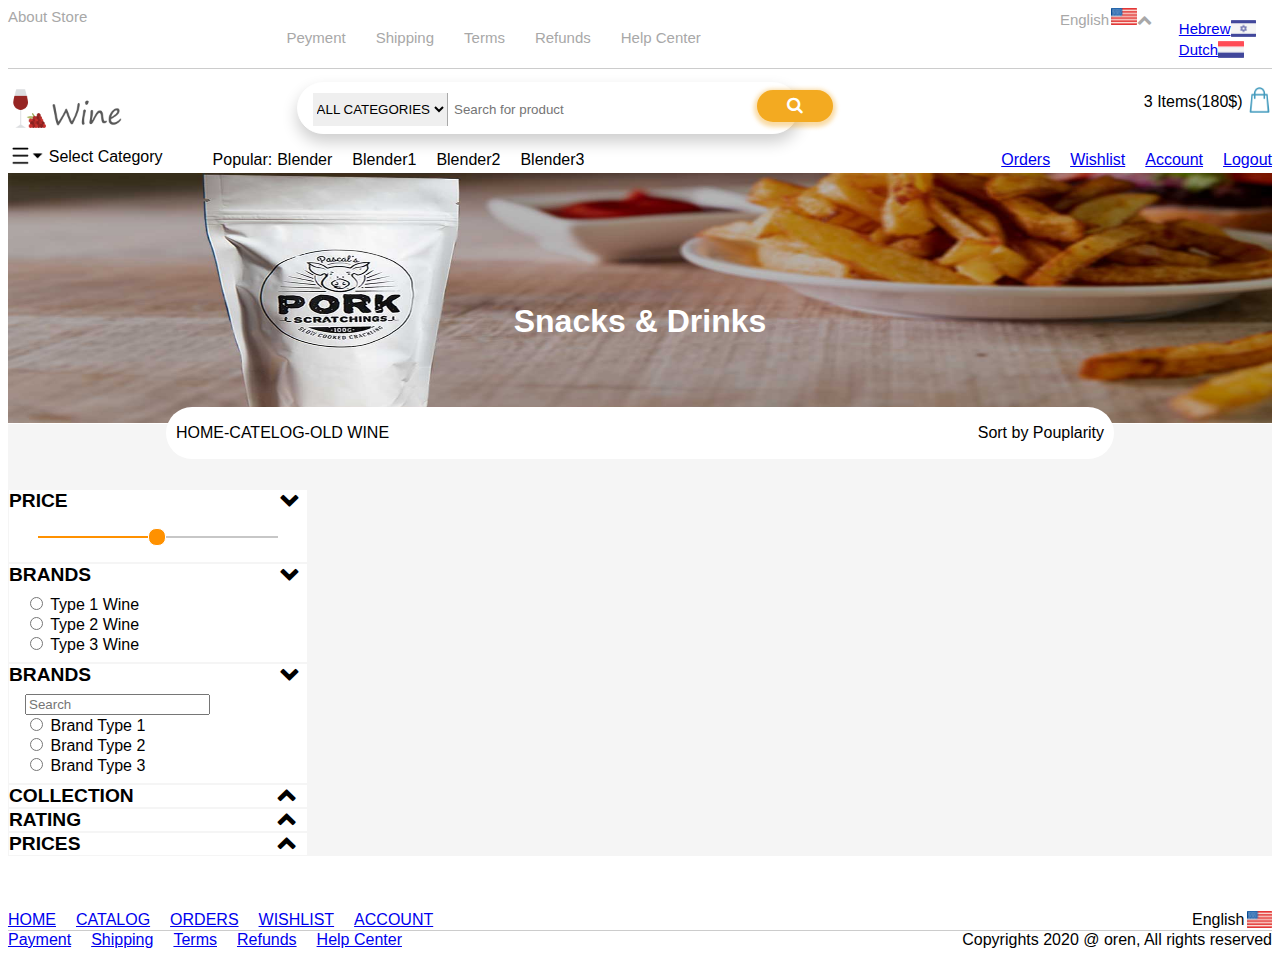
==== commit 4bc3a9b3: "leptop end of day 18.2.2020 sync" ====
--- a/index.html
+++ b/index.html
@@ -22,14 +22,23 @@
                 </div>
 
                 <!-- language dropdown list -->
+                <!--
+                <input class="collapse-checkbox toggle" id="collapsible2" type="checkbox" checked>
+                <label for="collapsible2" class="lbl-toggle" tabindex="0">BRANDS <span class="cheveron"></span></label>
+                -->
                 <div class="flex-item top-bar-item align-right">
-                    <ul class="flex-item top-bar-item hover-box-1">
-                        <li class="lang-list"><span class="lang-text">English</span><img class="flag-icon" src="images/usa-flag.png"></li>
-                            <div class="lang-list-box-1">
+                    <input class="collapse-checkbox lang-box-toggle" id="collapsible7" type="checkbox">
+                    <label for="collapsible7" class="lang-lbl-toggle" tabindex="0">
+                        <span class="lang-text">English</span><img class="flag-icon" src="images/usa-flag.png"><span class="cheveron"></span>
+                    </label>
+                    <div class="collapse-box">
+                        <div class="inner-collapse-box lang-list-box-1">
+                            <ul>
                                 <li class="lang-list list-m"><a href="#">Hebrew</a><img class="flag-icon" src="images/isarel-flag.png"></li>
                                 <li class="lang-list"><a href="#">Dutch</a><img class="flag-icon" src="images/netherlands-flag.png"></li>
-                            </div>
-                    </ul>
+                            </ul>
+                        </div>
+                    </div>
                 </div>
             </div>
 
@@ -124,9 +133,9 @@
             <div class="content-filters-container">
                 <div class="filter-box">
                     <input class="collapse-checkbox toggle" id="collapsible1" type="checkbox" checked>
-                    <label for="collapsible1" class="lbl-toggle" tabindex="0">PRICE <span class="cheveron"></span></label>
+                    <label for="collapsible1" class="lbl-toggle">PRICE <span class="cheveron"></span></label>
                     <div class="collapsible-content">
-                        <div class="content-inner slidecontainer">
+                        <div class="content-inner slide-container">
                             <input type="range" min="1" max="100" value="50" class="slider" id="myRange">
                         </div>
                     </div>
@@ -134,7 +143,7 @@
 
                 <div class="filter-box">
                     <input class="collapse-checkbox toggle" id="collapsible2" type="checkbox" checked>
-                    <label for="collapsible2" class="lbl-toggle" tabindex="0">BRANDS <span class="cheveron"></span></label>
+                    <label for="collapsible2" class="lbl-toggle">BRANDS <span class="cheveron"></span></label>
                     <div class="collapsible-content">
                         <div class="content-inner">
                             <input class="filter-radio" type="radio" id="type1" name="type" value="type1wine">
@@ -149,7 +158,7 @@
 
                 <div class="filter-box">
                     <input class="collapse-checkbox toggle" id="collapsible3" type="checkbox" checked>
-                    <label for="collapsible3" class="lbl-toggle" tabindex="0">BRANDS <span class="cheveron"></span></label>
+                    <label for="collapsible3" class="lbl-toggle">BRANDS <span class="cheveron"></span></label>
                     <div class="collapsible-content">
                         <div class="content-inner">
                             <input class="mini-search" type="text" placeholder="Search" name="filter-search"><br>
@@ -165,17 +174,17 @@
 
                 <div class="filter-box">
                     <input class="collapse-checkbox toggle" id="collapsible4" type="checkbox">
-                    <label for="collapsible4" class="lbl-toggle" tabindex="0">COLLECTION <span class="cheveron"></span></label>
+                    <label for="collapsible4" class="lbl-toggle">COLLECTION <span class="cheveron"></span></label>
                 </div>
 
                 <div class="filter-box">
                     <input class="collapse-checkbox toggle" id="collapsible5" type="checkbox">
-                    <label for="collapsible5" class="lbl-toggle" tabindex="0">RATING <span class="cheveron"></span></label>
+                    <label for="collapsible5" class="lbl-toggle">RATING <span class="cheveron"></span></label>
                 </div>
 
                 <div class="filter-box">
                     <input class="collapse-checkbox toggle" id="collapsible6" type="checkbox">
-                    <label for="collapsible6" class="lbl-toggle" tabindex="0">PRICES <span class="cheveron"></span></label>
+                    <label for="collapsible6" class="lbl-toggle">PRICES <span class="cheveron"></span></label>
                 </div>
 
             </div>
--- a/styles/style.css
+++ b/styles/style.css
@@ -64,9 +64,11 @@
     padding: 4px 0
 }
 
+/*
 .lang-list-box-1 {
     display: none;
 }
+*/
 
 .lang-list-box-2 {
     display: none;
@@ -84,6 +86,7 @@
 }
 
 /* hover settings by box number */
+/*
 .hover-box-1:hover .lang-list-box-1 {
     display: flex;
     flex-direction: column;
@@ -107,6 +110,46 @@
     border-radius: 5px;
     box-shadow: 0px 8px 16px 0px rgba(0,0,0,0.2);
 }
+*/
+
+/* new dropdown styling */
+
+.lang-lbl-toggle {
+    cursor: pointer;
+  
+    border-radius: 7px;
+    transition: all 0.25s ease-out;
+}
+
+.collapse-box .inner-collapse-box {
+    border-bottom-left-radius: 7px;
+    border-bottom-right-radius: 7px;
+    padding: .5rem 1rem;
+}
+
+.collapse-box {
+    max-height: 0px;
+    z-index: 1;
+    background-color: #ffffff;
+    overflow: hidden;
+  
+    transition: max-height .25s ease-in-out;
+}
+
+.lang-box-toggle:checked + .lang-lbl-toggle , .collapse-box {
+    max-height: 100px;
+}
+
+.lang-box-toggle:checked + .lang-lbl-toggle .cheveron::before {
+    transform: rotate(180deg) translateX(-3px);
+    color: black;
+}
+  
+.lang-box-toggle:checked + .lang-lbl-toggle .cheveron {
+    border-bottom-right-radius: 0;
+    border-bottom-left-radius: 0;
+}
+
 
 .align-left {
     justify-content: flex-start;
@@ -120,8 +163,6 @@
 }
 
 .align-right {
-    justify-content: flex-end;
-    align-items: flex-end;
     margin-left: auto;
     min-width: 90px;
 }
@@ -389,7 +430,7 @@
 }
 
 .content-filters-container {
-    width: 30%;
+    width: 300px;
     margin-top: 65px;
     background-color: #ffffff;
 }
@@ -408,7 +449,6 @@
     display: flex;
 
     font-weight: bold;
-    font-family: FontAwesome;
     font-size: 1.2rem;
     text-transform: uppercase;
     font-style: normal;
@@ -464,22 +504,28 @@
     border-bottom-left-radius: 0;
 }
 
-
+/* slider styling */
+
+.slide-container {
+    display: -webkit-box;
+    display: flex;
+    -webkit-box-pack: center;
+    justify-content: center;
+}
 
 .slider {
     -webkit-box-align: center;
     align-items: center;
     -webkit-appearance: none;
+    -moz-appearance: none;
     appearance: none;
-    display: flex;
+    background: none;
     cursor: pointer;
-    width: 100%;
-    height: 2px;
-    border-radius: 5px;  
-    background: none;
-    outline: none;
-    -webkit-transition: .2s;
-    transition: opacity .2s;
+    display: -webkit-box;
+    display: flex;
+    overflow: hidden;
+    width: 240px;
+    height: 30px;
 }
 
 input:focus {
@@ -489,27 +535,21 @@
 
 .slider::-webkit-slider-runnable-track {
     background: #ff9100;
-    content: " ";
+    content: '';
     height: 2px;
     pointer-events: none;
 }
 
 .slider::-webkit-slider-thumb {
+    height: 18px;
+    width: 18px;
     -webkit-appearance: none;
-    position: relative;
     appearance: none;
-    width: 15px;
-    height: 15px;
+    background: #ff9100;
+    border-radius: 8px;
+    box-shadow: 5px 0 0 -8px #c7c7c7, 6px 0 0 -8px #c7c7c7, 7px 0 0 -8px #c7c7c7, 8px 0 0 -8px #c7c7c7, 9px 0 0 -8px #c7c7c7, 10px 0 0 -8px #c7c7c7, 11px 0 0 -8px #c7c7c7, 12px 0 0 -8px #c7c7c7, 13px 0 0 -8px #c7c7c7, 14px 0 0 -8px #c7c7c7, 15px 0 0 -8px #c7c7c7, 16px 0 0 -8px #c7c7c7, 17px 0 0 -8px #c7c7c7, 18px 0 0 -8px #c7c7c7, 19px 0 0 -8px #c7c7c7, 20px 0 0 -8px #c7c7c7, 21px 0 0 -8px #c7c7c7, 22px 0 0 -8px #c7c7c7, 23px 0 0 -8px #c7c7c7, 24px 0 0 -8px #c7c7c7, 25px 0 0 -8px #c7c7c7, 26px 0 0 -8px #c7c7c7, 27px 0 0 -8px #c7c7c7, 28px 0 0 -8px #c7c7c7, 29px 0 0 -8px #c7c7c7, 30px 0 0 -8px #c7c7c7, 31px 0 0 -8px #c7c7c7, 32px 0 0 -8px #c7c7c7, 33px 0 0 -8px #c7c7c7, 34px 0 0 -8px #c7c7c7, 35px 0 0 -8px #c7c7c7, 36px 0 0 -8px #c7c7c7, 37px 0 0 -8px #c7c7c7, 38px 0 0 -8px #c7c7c7, 39px 0 0 -8px #c7c7c7, 40px 0 0 -8px #c7c7c7, 41px 0 0 -8px #c7c7c7, 42px 0 0 -8px #c7c7c7, 43px 0 0 -8px #c7c7c7, 44px 0 0 -8px #c7c7c7, 45px 0 0 -8px #c7c7c7, 46px 0 0 -8px #c7c7c7, 47px 0 0 -8px #c7c7c7, 48px 0 0 -8px #c7c7c7, 49px 0 0 -8px #c7c7c7, 50px 0 0 -8px #c7c7c7, 51px 0 0 -8px #c7c7c7, 52px 0 0 -8px #c7c7c7, 53px 0 0 -8px #c7c7c7, 54px 0 0 -8px #c7c7c7, 55px 0 0 -8px #c7c7c7, 56px 0 0 -8px #c7c7c7, 57px 0 0 -8px #c7c7c7, 58px 0 0 -8px #c7c7c7, 59px 0 0 -8px #c7c7c7, 60px 0 0 -8px #c7c7c7, 61px 0 0 -8px #c7c7c7, 62px 0 0 -8px #c7c7c7, 63px 0 0 -8px #c7c7c7, 64px 0 0 -8px #c7c7c7, 65px 0 0 -8px #c7c7c7, 66px 0 0 -8px #c7c7c7, 67px 0 0 -8px #c7c7c7, 68px 0 0 -8px #c7c7c7, 69px 0 0 -8px #c7c7c7, 70px 0 0 -8px #c7c7c7, 71px 0 0 -8px #c7c7c7, 72px 0 0 -8px #c7c7c7, 73px 0 0 -8px #c7c7c7, 74px 0 0 -8px #c7c7c7, 75px 0 0 -8px #c7c7c7, 76px 0 0 -8px #c7c7c7, 77px 0 0 -8px #c7c7c7, 78px 0 0 -8px #c7c7c7, 79px 0 0 -8px #c7c7c7, 80px 0 0 -8px #c7c7c7, 81px 0 0 -8px #c7c7c7, 82px 0 0 -8px #c7c7c7, 83px 0 0 -8px #c7c7c7, 84px 0 0 -8px #c7c7c7, 85px 0 0 -8px #c7c7c7, 86px 0 0 -8px #c7c7c7, 87px 0 0 -8px #c7c7c7, 88px 0 0 -8px #c7c7c7, 89px 0 0 -8px #c7c7c7, 90px 0 0 -8px #c7c7c7, 91px 0 0 -8px #c7c7c7, 92px 0 0 -8px #c7c7c7, 93px 0 0 -8px #c7c7c7, 94px 0 0 -8px #c7c7c7, 95px 0 0 -8px #c7c7c7, 96px 0 0 -8px #c7c7c7, 97px 0 0 -8px #c7c7c7, 98px 0 0 -8px #c7c7c7, 99px 0 0 -8px #c7c7c7, 100px 0 0 -8px #c7c7c7, 101px 0 0 -8px #c7c7c7, 102px 0 0 -8px #c7c7c7, 103px 0 0 -8px #c7c7c7, 104px 0 0 -8px #c7c7c7, 105px 0 0 -8px #c7c7c7, 106px 0 0 -8px #c7c7c7, 107px 0 0 -8px #c7c7c7, 108px 0 0 -8px #c7c7c7, 109px 0 0 -8px #c7c7c7, 110px 0 0 -8px #c7c7c7, 111px 0 0 -8px #c7c7c7, 112px 0 0 -8px #c7c7c7, 113px 0 0 -8px #c7c7c7, 114px 0 0 -8px #c7c7c7, 115px 0 0 -8px #c7c7c7, 116px 0 0 -8px #c7c7c7, 117px 0 0 -8px #c7c7c7, 118px 0 0 -8px #c7c7c7, 119px 0 0 -8px #c7c7c7, 120px 0 0 -8px #c7c7c7, 121px 0 0 -8px #c7c7c7, 122px 0 0 -8px #c7c7c7, 123px 0 0 -8px #c7c7c7, 124px 0 0 -8px #c7c7c7, 125px 0 0 -8px #c7c7c7, 126px 0 0 -8px #c7c7c7, 127px 0 0 -8px #c7c7c7, 128px 0 0 -8px #c7c7c7, 129px 0 0 -8px #c7c7c7, 130px 0 0 -8px #c7c7c7, 131px 0 0 -8px #c7c7c7, 132px 0 0 -8px #c7c7c7, 133px 0 0 -8px #c7c7c7, 134px 0 0 -8px #c7c7c7, 135px 0 0 -8px #c7c7c7, 136px 0 0 -8px #c7c7c7, 137px 0 0 -8px #c7c7c7, 138px 0 0 -8px #c7c7c7, 139px 0 0 -8px #c7c7c7, 140px 0 0 -8px #c7c7c7, 141px 0 0 -8px #c7c7c7, 142px 0 0 -8px #c7c7c7, 143px 0 0 -8px #c7c7c7, 144px 0 0 -8px #c7c7c7, 145px 0 0 -8px #c7c7c7, 146px 0 0 -8px #c7c7c7, 147px 0 0 -8px #c7c7c7, 148px 0 0 -8px #c7c7c7, 149px 0 0 -8px #c7c7c7, 150px 0 0 -8px #c7c7c7, 151px 0 0 -8px #c7c7c7, 152px 0 0 -8px #c7c7c7, 153px 0 0 -8px #c7c7c7, 154px 0 0 -8px #c7c7c7, 155px 0 0 -8px #c7c7c7, 156px 0 0 -8px #c7c7c7, 157px 0 0 -8px #c7c7c7, 158px 0 0 -8px #c7c7c7, 159px 0 0 -8px #c7c7c7, 160px 0 0 -8px #c7c7c7, 161px 0 0 -8px #c7c7c7, 162px 0 0 -8px #c7c7c7, 163px 0 0 -8px #c7c7c7, 164px 0 0 -8px #c7c7c7, 165px 0 0 -8px #c7c7c7, 166px 0 0 -8px #c7c7c7, 167px 0 0 -8px #c7c7c7, 168px 0 0 -8px #c7c7c7, 169px 0 0 -8px #c7c7c7, 170px 0 0 -8px #c7c7c7, 171px 0 0 -8px #c7c7c7, 172px 0 0 -8px #c7c7c7, 173px 0 0 -8px #c7c7c7, 174px 0 0 -8px #c7c7c7, 175px 0 0 -8px #c7c7c7, 176px 0 0 -8px #c7c7c7, 177px 0 0 -8px #c7c7c7, 178px 0 0 -8px #c7c7c7, 179px 0 0 -8px #c7c7c7, 180px 0 0 -8px #c7c7c7, 181px 0 0 -8px #c7c7c7, 182px 0 0 -8px #c7c7c7, 183px 0 0 -8px #c7c7c7, 184px 0 0 -8px #c7c7c7, 185px 0 0 -8px #c7c7c7, 186px 0 0 -8px #c7c7c7, 187px 0 0 -8px #c7c7c7, 188px 0 0 -8px #c7c7c7, 189px 0 0 -8px #c7c7c7, 190px 0 0 -8px #c7c7c7, 191px 0 0 -8px #c7c7c7, 192px 0 0 -8px #c7c7c7, 193px 0 0 -8px #c7c7c7, 194px 0 0 -8px #c7c7c7, 195px 0 0 -8px #c7c7c7, 196px 0 0 -8px #c7c7c7, 197px 0 0 -8px #c7c7c7, 198px 0 0 -8px #c7c7c7, 199px 0 0 -8px #c7c7c7, 200px 0 0 -8px #c7c7c7, 201px 0 0 -8px #c7c7c7, 202px 0 0 -8px #c7c7c7, 203px 0 0 -8px #c7c7c7, 204px 0 0 -8px #c7c7c7, 205px 0 0 -8px #c7c7c7, 206px 0 0 -8px #c7c7c7, 207px 0 0 -8px #c7c7c7, 208px 0 0 -8px #c7c7c7, 209px 0 0 -8px #c7c7c7, 210px 0 0 -8px #c7c7c7, 211px 0 0 -8px #c7c7c7, 212px 0 0 -8px #c7c7c7, 213px 0 0 -8px #c7c7c7, 214px 0 0 -8px #c7c7c7, 215px 0 0 -8px #c7c7c7, 216px 0 0 -8px #c7c7c7, 217px 0 0 -8px #c7c7c7, 218px 0 0 -8px #c7c7c7, 219px 0 0 -8px #c7c7c7, 220px 0 0 -8px #c7c7c7, 221px 0 0 -8px #c7c7c7, 222px 0 0 -8px #c7c7c7, 223px 0 0 -8px #c7c7c7, 224px 0 0 -8px #c7c7c7, 225px 0 0 -8px #c7c7c7, 226px 0 0 -8px #c7c7c7, 227px 0 0 -8px #c7c7c7, 228px 0 0 -8px #c7c7c7, 229px 0 0 -8px #c7c7c7, 230px 0 0 -8px #c7c7c7, 231px 0 0 -8px #c7c7c7, 232px 0 0 -8px #c7c7c7, 233px 0 0 -8px #c7c7c7, 234px 0 0 -8px #c7c7c7, 235px 0 0 -8px #c7c7c7, 236px 0 0 -8px #c7c7c7, 237px 0 0 -8px #c7c7c7, 238px 0 0 -8px #c7c7c7, 239px 0 0 -8px #c7c7c7, 240px 0 0 -8px #c7c7c7;
+    margin-top: -8px;
     border: 1px solid #ffffff;
-    border-radius: 50%; 
-    background: rgb(255, 145, 0);
-    cursor: pointer;
-    top: 50%;
-    margin-top: -7.5px;
-    /*
-    box-shadow: 5px 0 0 -8px #c7c7c7, 6px 0 0 -8px #c7c7c7, 7px 0 0 -8px #c7c7c7, 8px 0 0 -8px #c7c7c7, 9px 0 0 -8px #c7c7c7, 10px 0 0 -8px #c7c7c7, 11px 0 0 -8px #c7c7c7, 12px 0 0 -8px #c7c7c7, 13px 0 0 -8px #c7c7c7, 14px 0 0 -8px #c7c7c7, 15px 0 0 -8px #c7c7c7, 16px 0 0 -8px #c7c7c7, 17px 0 0 -8px #c7c7c7, 18px 0 0 -8px #c7c7c7, 19px 0 0 -8px #c7c7c7, 20px 0 0 -8px #c7c7c7, 21px 0 0 -8px #c7c7c7, 22px 0 0 -8px #c7c7c7, 23px 0 0 -8px #c7c7c7, 24px 0 0 -8px #c7c7c7, 25px 0 0 -8px #c7c7c7, 26px 0 0 -8px #c7c7c7, 27px 0 0 -8px #c7c7c7, 28px 0 0 -8px #c7c7c7, 29px 0 0 -8px #c7c7c7, 30px 0 0 -8px #c7c7c7, 31px 0 0 -8px #c7c7c7, 32px 0 0 -8px #c7c7c7, 33px 0 0 -8px #c7c7c7, 34px 0 0 -8px #c7c7c7, 35px 0 0 -8px #c7c7c7, 36px 0 0 -8px #c7c7c7, 37px 0 0 -8px #c7c7c7, 38px 0 0 -8px #c7c7c7, 39px 0 0 -8px #c7c7c7, 40px 0 0 -8px #c7c7c7, 41px 0 0 -8px #c7c7c7, 42px 0 0 -8px #c7c7c7, 43px 0 0 -8px #c7c7c7, 44px 0 0 -8px #c7c7c7, 45px 0 0 -8px #c7c7c7, 46px 0 0 -8px #c7c7c7, 47px 0 0 -8px #c7c7c7, 48px 0 0 -8px #c7c7c7, 49px 0 0 -8px #c7c7c7, 50px 0 0 -8px #c7c7c7, 51px 0 0 -8px #c7c7c7, 52px 0 0 -8px #c7c7c7, 53px 0 0 -8px #c7c7c7, 54px 0 0 -8px #c7c7c7, 55px 0 0 -8px #c7c7c7, 56px 0 0 -8px #c7c7c7, 57px 0 0 -8px #c7c7c7, 58px 0 0 -8px #c7c7c7, 59px 0 0 -8px #c7c7c7, 60px 0 0 -8px #c7c7c7, 61px 0 0 -8px #c7c7c7, 62px 0 0 -8px #c7c7c7, 63px 0 0 -8px #c7c7c7, 64px 0 0 -8px #c7c7c7, 65px 0 0 -8px #c7c7c7, 66px 0 0 -8px #c7c7c7, 67px 0 0 -8px #c7c7c7, 68px 0 0 -8px #c7c7c7, 69px 0 0 -8px #c7c7c7, 70px 0 0 -8px #c7c7c7, 71px 0 0 -8px #c7c7c7, 72px 0 0 -8px #c7c7c7, 73px 0 0 -8px #c7c7c7, 74px 0 0 -8px #c7c7c7, 75px 0 0 -8px #c7c7c7, 76px 0 0 -8px #c7c7c7, 77px 0 0 -8px #c7c7c7, 78px 0 0 -8px #c7c7c7, 79px 0 0 -8px #c7c7c7, 80px 0 0 -8px #c7c7c7, 81px 0 0 -8px #c7c7c7, 82px 0 0 -8px #c7c7c7, 83px 0 0 -8px #c7c7c7, 84px 0 0 -8px #c7c7c7, 85px 0 0 -8px #c7c7c7, 86px 0 0 -8px #c7c7c7, 87px 0 0 -8px #c7c7c7, 88px 0 0 -8px #c7c7c7, 89px 0 0 -8px #c7c7c7, 90px 0 0 -8px #c7c7c7, 91px 0 0 -8px #c7c7c7, 92px 0 0 -8px #c7c7c7, 93px 0 0 -8px #c7c7c7, 94px 0 0 -8px #c7c7c7, 95px 0 0 -8px #c7c7c7, 96px 0 0 -8px #c7c7c7, 97px 0 0 -8px #c7c7c7, 98px 0 0 -8px #c7c7c7, 99px 0 0 -8px #c7c7c7, 100px 0 0 -8px #c7c7c7, 101px 0 0 -8px #c7c7c7, 102px 0 0 -8px #c7c7c7, 103px 0 0 -8px #c7c7c7, 104px 0 0 -8px #c7c7c7, 105px 0 0 -8px #c7c7c7, 106px 0 0 -8px #c7c7c7, 107px 0 0 -8px #c7c7c7, 108px 0 0 -8px #c7c7c7, 109px 0 0 -8px #c7c7c7, 110px 0 0 -8px #c7c7c7, 111px 0 0 -8px #c7c7c7, 112px 0 0 -8px #c7c7c7, 113px 0 0 -8px #c7c7c7, 114px 0 0 -8px #c7c7c7, 115px 0 0 -8px #c7c7c7, 116px 0 0 -8px #c7c7c7, 117px 0 0 -8px #c7c7c7, 118px 0 0 -8px #c7c7c7, 119px 0 0 -8px #c7c7c7, 120px 0 0 -8px #c7c7c7, 121px 0 0 -8px #c7c7c7, 122px 0 0 -8px #c7c7c7, 123px 0 0 -8px #c7c7c7, 124px 0 0 -8px #c7c7c7, 125px 0 0 -8px #c7c7c7, 126px 0 0 -8px #c7c7c7, 127px 0 0 -8px #c7c7c7, 128px 0 0 -8px #c7c7c7, 129px 0 0 -8px #c7c7c7, 130px 0 0 -8px #c7c7c7, 131px 0 0 -8px #c7c7c7, 132px 0 0 -8px #c7c7c7, 133px 0 0 -8px #c7c7c7, 134px 0 0 -8px #c7c7c7, 135px 0 0 -8px #c7c7c7, 136px 0 0 -8px #c7c7c7, 137px 0 0 -8px #c7c7c7, 138px 0 0 -8px #c7c7c7, 139px 0 0 -8px #c7c7c7, 140px 0 0 -8px #c7c7c7, 141px 0 0 -8px #c7c7c7, 142px 0 0 -8px #c7c7c7, 143px 0 0 -8px #c7c7c7, 144px 0 0 -8px #c7c7c7, 145px 0 0 -8px #c7c7c7, 146px 0 0 -8px #c7c7c7, 147px 0 0 -8px #c7c7c7, 148px 0 0 -8px #c7c7c7, 149px 0 0 -8px #c7c7c7, 150px 0 0 -8px #c7c7c7, 151px 0 0 -8px #c7c7c7, 152px 0 0 -8px #c7c7c7, 153px 0 0 -8px #c7c7c7, 154px 0 0 -8px #c7c7c7, 155px 0 0 -8px #c7c7c7, 156px 0 0 -8px #c7c7c7, 157px 0 0 -8px #c7c7c7, 158px 0 0 -8px #c7c7c7, 159px 0 0 -8px #c7c7c7, 160px 0 0 -8px #c7c7c7, 161px 0 0 -8px #c7c7c7, 162px 0 0 -8px #c7c7c7, 163px 0 0 -8px #c7c7c7, 164px 0 0 -8px #c7c7c7, 165px 0 0 -8px #c7c7c7, 166px 0 0 -8px #c7c7c7, 167px 0 0 -8px #c7c7c7, 168px 0 0 -8px #c7c7c7, 169px 0 0 -8px #c7c7c7, 170px 0 0 -8px #c7c7c7, 171px 0 0 -8px #c7c7c7, 172px 0 0 -8px #c7c7c7, 173px 0 0 -8px #c7c7c7, 174px 0 0 -8px #c7c7c7, 175px 0 0 -8px #c7c7c7, 176px 0 0 -8px #c7c7c7, 177px 0 0 -8px #c7c7c7, 178px 0 0 -8px #c7c7c7, 179px 0 0 -8px #c7c7c7, 180px 0 0 -8px #c7c7c7, 181px 0 0 -8px #c7c7c7, 182px 0 0 -8px #c7c7c7, 183px 0 0 -8px #c7c7c7, 184px 0 0 -8px #c7c7c7, 185px 0 0 -8px #c7c7c7, 186px 0 0 -8px #c7c7c7, 187px 0 0 -8px #c7c7c7, 188px 0 0 -8px #c7c7c7, 189px 0 0 -8px #c7c7c7, 190px 0 0 -8px #c7c7c7, 191px 0 0 -8px #c7c7c7, 192px 0 0 -8px #c7c7c7, 193px 0 0 -8px #c7c7c7, 194px 0 0 -8px #c7c7c7, 195px 0 0 -8px #c7c7c7, 196px 0 0 -8px #c7c7c7, 197px 0 0 -8px #c7c7c7, 198px 0 0 -8px #c7c7c7, 199px 0 0 -8px #c7c7c7, 200px 0 0 -8px #c7c7c7, 201px 0 0 -8px #c7c7c7, 202px 0 0 -8px #c7c7c7, 203px 0 0 -8px #c7c7c7, 204px 0 0 -8px #c7c7c7, 205px 0 0 -8px #c7c7c7, 206px 0 0 -8px #c7c7c7, 207px 0 0 -8px #c7c7c7, 208px 0 0 -8px #c7c7c7, 209px 0 0 -8px #c7c7c7, 210px 0 0 -8px #c7c7c7, 211px 0 0 -8px #c7c7c7, 212px 0 0 -8px #c7c7c7, 213px 0 0 -8px #c7c7c7, 214px 0 0 -8px #c7c7c7, 215px 0 0 -8px #c7c7c7, 216px 0 0 -8px #c7c7c7, 217px 0 0 -8px #c7c7c7, 218px 0 0 -8px #c7c7c7, 219px 0 0 -8px #c7c7c7, 220px 0 0 -8px #c7c7c7, 221px 0 0 -8px #c7c7c7, 222px 0 0 -8px #c7c7c7, 223px 0 0 -8px #c7c7c7, 224px 0 0 -8px #c7c7c7, 225px 0 0 -8px #c7c7c7, 226px 0 0 -8px #c7c7c7, 227px 0 0 -8px #c7c7c7, 228px 0 0 -8px #c7c7c7, 229px 0 0 -8px #c7c7c7, 230px 0 0 -8px #c7c7c7, 231px 0 0 -8px #c7c7c7, 232px 0 0 -8px #c7c7c7, 233px 0 0 -8px #c7c7c7, 234px 0 0 -8px #c7c7c7, 235px 0 0 -8px #c7c7c7, 236px 0 0 -8px #c7c7c7, 237px 0 0 -8px #c7c7c7, 238px 0 0 -8px #c7c7c7, 239px 0 0 -8px #c7c7c7, 240px 0 0 -8px #c7c7c7;
-    */
-    box-shadow: 5px 0 0 -8px #c7c7c7, 6px 0 0 -8px #c7c7c7, 7px 0 0 -8px #c7c7c7, 8px 0 0 -8px #c7c7c7, 9px 0 0 -8px #c7c7c7, 10px 0 0 -8px #c7c7c7, 11px 0 0 -8px #c7c7c7, 12px 0 0 -8px #c7c7c7, 13px 0 0 -8px #c7c7c7, 14px 0 0 -8px #c7c7c7, 15px 0 0 -8px #c7c7c7, 16px 0 0 -8px #c7c7c7, 17px 0 0 -8px #c7c7c7, 18px 0 0 -8px #c7c7c7, 19px 0 0 -8px #c7c7c7, 20px 0 0 -8px #c7c7c7, 21px 0 0 -8px #c7c7c7, 22px 0 0 -8px #c7c7c7, 23px 0 0 -8px #c7c7c7, 24px 0 0 -8px #c7c7c7, 25px 0 0 -8px #c7c7c7, 26px 0 0 -8px #c7c7c7, 27px 0 0 -8px #c7c7c7, 28px 0 0 -8px #c7c7c7, 29px 0 0 -8px #c7c7c7, 30px 0 0 -8px #c7c7c7, 31px 0 0 -8px #c7c7c7, 32px 0 0 -8px #c7c7c7, 33px 0 0 -8px #c7c7c7, 34px 0 0 -8px #c7c7c7, 35px 0 0 -8px #c7c7c7, 36px 0 0 -8px #c7c7c7, 37px 0 0 -8px #c7c7c7, 38px 0 0 -8px #c7c7c7, 39px 0 0 -8px #c7c7c7, 40px 0 0 -8px #c7c7c7, 41px 0 0 -8px #c7c7c7, 42px 0 0 -8px #c7c7c7, 43px 0 0 -8px #c7c7c7, 44px 0 0 -8px #c7c7c7, 45px 0 0 -8px #c7c7c7, 46px 0 0 -8px #c7c7c7, 47px 0 0 -8px #c7c7c7, 48px 0 0 -8px #c7c7c7, 49px 0 0 -8px #c7c7c7, 50px 0 0 -8px #c7c7c7, 51px 0 0 -8px #c7c7c7, 52px 0 0 -8px #c7c7c7, 53px 0 0 -8px #c7c7c7, 54px 0 0 -8px #c7c7c7, 55px 0 0 -8px #c7c7c7, 56px 0 0 -8px #c7c7c7, 57px 0 0 -8px #c7c7c7, 58px 0 0 -8px #c7c7c7, 59px 0 0 -8px #c7c7c7, 60px 0 0 -8px #c7c7c7, 61px 0 0 -8px #c7c7c7, 62px 0 0 -8px #c7c7c7, 63px 0 0 -8px #c7c7c7, 64px 0 0 -8px #c7c7c7, 65px 0 0 -8px #c7c7c7, 66px 0 0 -8px #c7c7c7, 67px 0 0 -8px #c7c7c7, 68px 0 0 -8px #c7c7c7, 69px 0 0 -8px #c7c7c7, 70px 0 0 -8px #c7c7c7, 71px 0 0 -8px #c7c7c7, 72px 0 0 -8px #c7c7c7, 73px 0 0 -8px #c7c7c7, 74px 0 0 -8px #c7c7c7, 75px 0 0 -8px #c7c7c7, 76px 0 0 -8px #c7c7c7, 77px 0 0 -8px #c7c7c7, 78px 0 0 -8px #c7c7c7, 79px 0 0 -8px #c7c7c7, 80px 0 0 -8px #c7c7c7, 81px 0 0 -8px #c7c7c7, 82px 0 0 -8px #c7c7c7, 83px 0 0 -8px #c7c7c7, 84px 0 0 -8px #c7c7c7, 85px 0 0 -8px #c7c7c7, 86px 0 0 -8px #c7c7c7, 87px 0 0 -8px #c7c7c7, 88px 0 0 -8px #c7c7c7, 89px 0 0 -8px #c7c7c7, 90px 0 0 -8px #c7c7c7, 91px 0 0 -8px #c7c7c7, 92px 0 0 -8px #c7c7c7, 93px 0 0 -8px #c7c7c7, 94px 0 0 -8px #c7c7c7, 95px 0 0 -8px #c7c7c7, 96px 0 0 -8px #c7c7c7, 97px 0 0 -8px #c7c7c7, 98px 0 0 -8px #c7c7c7, 99px 0 0 -8px #c7c7c7, 100px 0 0 -8px #c7c7c7, 101px 0 0 -8px #c7c7c7, 102px 0 0 -8px #c7c7c7, 103px 0 0 -8px #c7c7c7, 104px 0 0 -8px #c7c7c7, 105px 0 0 -8px #c7c7c7, 106px 0 0 -8px #c7c7c7, 107px 0 0 -8px #c7c7c7, 108px 0 0 -8px #c7c7c7, 109px 0 0 -8px #c7c7c7, 110px 0 0 -8px #c7c7c7, 111px 0 0 -8px #c7c7c7, 112px 0 0 -8px #c7c7c7, 113px 0 0 -8px #c7c7c7, 114px 0 0 -8px #c7c7c7, 115px 0 0 -8px #c7c7c7, 116px 0 0 -8px #c7c7c7, 117px 0 0 -8px #c7c7c7, 118px 0 0 -8px #c7c7c7, 119px 0 0 -8px #c7c7c7, 120px 0 0 -8px #c7c7c7, 121px 0 0 -8px #c7c7c7, 122px 0 0 -8px #c7c7c7, 123px 0 0 -8px #c7c7c7, 124px 0 0 -8px #c7c7c7, 125px 0 0 -8px #c7c7c7, 126px 0 0 -8px #c7c7c7, 127px 0 0 -8px #c7c7c7, 128px 0 0 -8px #c7c7c7, 129px 0 0 -8px #c7c7c7, 130px 0 0 -8px #c7c7c7, 131px 0 0 -8px #c7c7c7, 132px 0 0 -8px #c7c7c7, 133px 0 0 -8px #c7c7c7, 134px 0 0 -8px #c7c7c7, 135px 0 0 -8px #c7c7c7, 136px 0 0 -8px #c7c7c7, 137px 0 0 -8px #c7c7c7, 138px 0 0 -8px #c7c7c7, 139px 0 0 -8px #c7c7c7, 140px 0 0 -8px #c7c7c7, 141px 0 0 -8px #c7c7c7, 142px 0 0 -8px #c7c7c7, 143px 0 0 -8px #c7c7c7, 144px 0 0 -8px #c7c7c7, 145px 0 0 -8px #c7c7c7, 146px 0 0 -8px #c7c7c7, 147px 0 0 -8px #c7c7c7, 148px 0 0 -8px #c7c7c7, 149px 0 0 -8px #c7c7c7, 150px 0 0 -8px #c7c7c7, 151px 0 0 -8px #c7c7c7, 152px 0 0 -8px #c7c7c7, 153px 0 0 -8px #c7c7c7, 154px 0 0 -8px #c7c7c7, 155px 0 0 -8px #c7c7c7, 156px 0 0 -8px #c7c7c7, 157px 0 0 -8px #c7c7c7, 158px 0 0 -8px #c7c7c7, 159px 0 0 -8px #c7c7c7, 160px 0 0 -8px #c7c7c7, 161px 0 0 -8px #c7c7c7, 162px 0 0 -8px #c7c7c7, 163px 0 0 -8px #c7c7c7, 164px 0 0 -8px #c7c7c7, 165px 0 0 -8px #c7c7c7, 166px 0 0 -8px #c7c7c7, 167px 0 0 -8px #c7c7c7, 168px 0 0 -8px #c7c7c7, 169px 0 0 -8px #c7c7c7, 170px 0 0 -8px #c7c7c7, 171px 0 0 -8px #c7c7c7, 172px 0 0 -8px #c7c7c7, 173px 0 0 -8px #c7c7c7, 174px 0 0 -8px #c7c7c7, 175px 0 0 -8px #c7c7c7, 176px 0 0 -8px #c7c7c7, 177px 0 0 -8px #c7c7c7, 178px 0 0 -8px #c7c7c7, 179px 0 0 -8px #c7c7c7, 180px 0 0 -8px #c7c7c7, 181px 0 0 -8px #c7c7c7, 182px 0 0 -8px #c7c7c7, 183px 0 0 -8px #c7c7c7, 184px 0 0 -8px #c7c7c7, 185px 0 0 -8px #c7c7c7, 186px 0 0 -8px #c7c7c7, 187px 0 0 -8px #c7c7c7, 188px 0 0 -8px #c7c7c7, 189px 0 0 -8px #c7c7c7, 190px 0 0 -8px #c7c7c7, 191px 0 0 -8px #c7c7c7, 192px 0 0 -8px #c7c7c7, 193px 0 0 -8px #c7c7c7, 194px 0 0 -8px #c7c7c7, 195px 0 0 -8px #c7c7c7, 196px 0 0 -8px #c7c7c7, 197px 0 0 -8px #c7c7c7, 198px 0 0 -8px #c7c7c7, 199px 0 0 -8px #c7c7c7, 200px 0 0 -8px #c7c7c7, 201px 0 0 -8px #c7c7c7, 202px 0 0 -8px #c7c7c7, 203px 0 0 -8px #c7c7c7, 204px 0 0 -8px #c7c7c7, 205px 0 0 -8px #c7c7c7, 206px 0 0 -8px #c7c7c7, 207px 0 0 -8px #c7c7c7, 208px 0 0 -8px #c7c7c7, 209px 0 0 -8px #c7c7c7, 210px 0 0 -8px #c7c7c7, 211px 0 0 -8px #c7c7c7, 212px 0 0 -8px #c7c7c7, 213px 0 0 -8px #c7c7c7, 214px 0 0 -8px #c7c7c7, 215px 0 0 -8px #c7c7c7, 216px 0 0 -8px #c7c7c7, 217px 0 0 -8px #c7c7c7, 218px 0 0 -8px #c7c7c7, 219px 0 0 -8px #c7c7c7, 220px 0 0 -8px #c7c7c7, 221px 0 0 -8px #c7c7c7, 222px 0 0 -8px #c7c7c7, 223px 0 0 -8px #c7c7c7, 224px 0 0 -8px #c7c7c7, 225px 0 0 -8px #c7c7c7, 226px 0 0 -8px #c7c7c7, 227px 0 0 -8px #c7c7c7, 228px 0 0 -8px #c7c7c7, 229px 0 0 -8px #c7c7c7, 230px 0 0 -8px #c7c7c7, 231px 0 0 -8px #c7c7c7, 232px 0 0 -8px #c7c7c7, 233px 0 0 -8px #c7c7c7, 234px 0 0 -8px #c7c7c7, 235px 0 0 -8px #c7c7c7, 236px 0 0 -8px #c7c7c7, 237px 0 0 -8px #c7c7c7, 238px 0 0 -8px #c7c7c7, 239px 0 0 -8px #c7c7c7, 240px 0 0 -8px #c7c7c7,
 }
 
 /* page bottom styles */
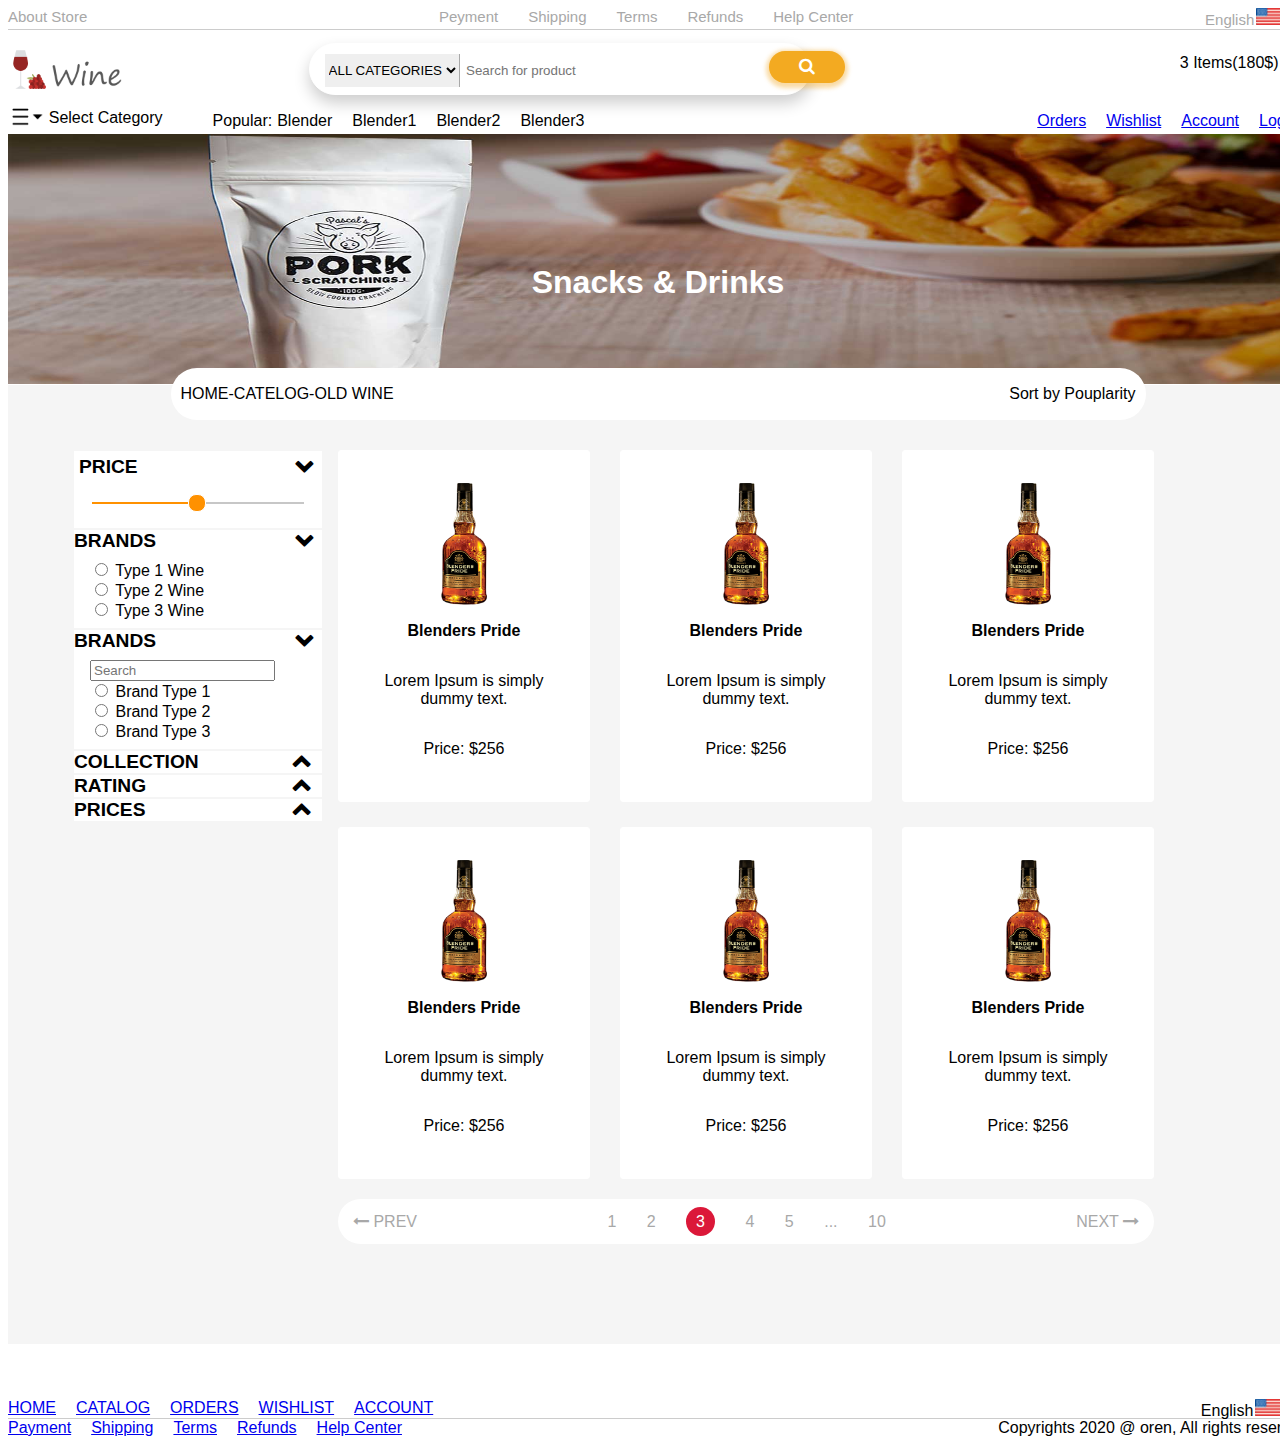
==== commit 695b1be6: "end of office day 19.2.2020" ====
--- a/index.html
+++ b/index.html
@@ -26,19 +26,19 @@
                 <input class="collapse-checkbox toggle" id="collapsible2" type="checkbox" checked>
                 <label for="collapsible2" class="lbl-toggle" tabindex="0">BRANDS <span class="cheveron"></span></label>
                 -->
-                <div class="flex-item top-bar-item align-right">
-                    <input class="collapse-checkbox lang-box-toggle" id="collapsible7" type="checkbox">
-                    <label for="collapsible7" class="lang-lbl-toggle" tabindex="0">
-                        <span class="lang-text">English</span><img class="flag-icon" src="images/usa-flag.png"><span class="cheveron"></span>
-                    </label>
-                    <div class="collapse-box">
-                        <div class="inner-collapse-box lang-list-box-1">
-                            <ul>
+                <div class="flex-item top-bar-item align-right lang-div">
+                    <ul class="hover-box-1">
+                        <input class="collapse-checkbox lang-box-toggle" id="collapsible7" type="checkbox">
+                        <label for="collapsible7" class="lang-lbl-toggle" tabindex="0">
+                            <span class="lang-text">English</span><img class="flag-icon" src="images/usa-flag.png"><span class="cheveron"></span>
+                        </label>
+                        <div class="collapse-box">
+                            <div class="inner-collapse-box lang-list-box-1">
                                 <li class="lang-list list-m"><a href="#">Hebrew</a><img class="flag-icon" src="images/isarel-flag.png"></li>
                                 <li class="lang-list"><a href="#">Dutch</a><img class="flag-icon" src="images/netherlands-flag.png"></li>
-                            </ul>
-                        </div>
-                    </div>
+                            </div>
+                        </div>
+                    </ul>
                 </div>
             </div>
 
@@ -130,10 +130,15 @@
 
         <!-- container for the page contents -->
         <div class="page-container">
+
+            <!-- container for the product filters box -->
             <div class="content-filters-container">
                 <div class="filter-box">
                     <input class="collapse-checkbox toggle" id="collapsible1" type="checkbox" checked>
-                    <label for="collapsible1" class="lbl-toggle">PRICE <span class="cheveron"></span></label>
+                    <label for="collapsible1" class="lbl-toggle">
+                        <span class="filter-name">PRICE</span>
+                        <span class="filter-cheveron cheveron"></span>
+                    </label>
                     <div class="collapsible-content">
                         <div class="content-inner slide-container">
                             <input type="range" min="1" max="100" value="50" class="slider" id="myRange">
@@ -188,7 +193,90 @@
                 </div>
 
             </div>
-            <div class="content-container"></div>
+            <!-- container for the porducts box -->
+            <div class="products-upper-container">
+
+                <!-- 3 Products in each line -->
+                <!-- first row -->
+                <div class="row product-row-1">
+                    <div class="product-container">
+                        <div class="inner-product-container">
+                            <img class="product-image align-center" src="images/blenders-pride.png">
+                            <p class="product-name align-center">Blenders Pride</p>
+                            <p class="product-description align-center">Lorem Ipsum is simply dummy text.</p>
+                            <p class="porduct-price">Price: $256</p>
+                            <a class="buy-button align-center" href="#">Buy Now</a>
+                        </div>
+                    </div>
+
+                    <div class="product-container m">
+                        <div class="inner-product-container">
+                            <img class="product-image align-center" src="images/blenders-pride.png">
+                            <p class="product-name align-center">Blenders Pride</p>
+                            <p class="product-description align-center">Lorem Ipsum is simply dummy text.</p>
+                            <p class="porduct-price">Price: $256</p>
+                            <a class="buy-button align-center" href="#">Buy Now</a>
+                        </div>
+                    </div>
+
+                    <div class="product-container">
+                        <div class="inner-product-container">
+                            <img class="product-image align-center" src="images/blenders-pride.png">
+                            <p class="product-name align-center">Blenders Pride</p>
+                            <p class="product-description align-center">Lorem Ipsum is simply dummy text.</p>
+                            <p class="porduct-price">Price: $256</p>
+                            <a class="buy-button align-center" href="#">Buy Now</a>
+                        </div>
+                    </div>
+                </div>
+
+                <!-- second row -->
+                <div class="row product-row-2">
+                    <div class="product-container">
+                        <div class="inner-product-container">
+                            <img class="product-image align-center" src="images/blenders-pride.png">
+                            <p class="product-name align-center">Blenders Pride</p>
+                            <p class="product-description align-center">Lorem Ipsum is simply dummy text.</p>
+                            <p class="porduct-price">Price: $256</p>
+                            <a class="buy-button align-center" href="#">Buy Now</a>
+                        </div>
+                    </div>
+
+                    <div class="product-container m">
+                        <div class="inner-product-container">
+                            <img class="product-image align-center" src="images/blenders-pride.png">
+                            <p class="product-name align-center">Blenders Pride</p>
+                            <p class="product-description align-center">Lorem Ipsum is simply dummy text.</p>
+                            <p class="porduct-price">Price: $256</p>
+                            <a class="buy-button align-center" href="#">Buy Now</a>
+                        </div>
+                    </div>
+
+                    <div class="product-container">
+                        <div class="inner-product-container">
+                            <img class="product-image align-center" src="images/blenders-pride.png">
+                            <p class="product-name align-center">Blenders Pride</p>
+                            <p class="product-description align-center">Lorem Ipsum is simply dummy text.</p>
+                            <p class="porduct-price">Price: $256</p>
+                            <a class="buy-button align-center" href="#">Buy Now</a>
+                        </div>
+                    </div>
+                </div>
+
+                <div class="page-number-navigator">
+                    <a class="page-nav align-left page-go-prev" href="#"><i class="fa fa-long-arrow-left"></i> PREV</a>
+                    <div class="align-center page-nav page-num-links">
+                        <a class="page-num-link" href="#">1</a>
+                        <a class="page-num-link" href="#">2</a>
+                        <a class="page-num-link current-page" href="#">3</a>
+                        <a class="page-num-link" href="#">4</a>
+                        <a class="page-num-link" href="#">5</a>
+                        <span class="page-num-dots">...</span>
+                        <a class="page-num-link" href="#">10</a>
+                    </div>
+                    <a class="page-nav align-right page-go-next" href="#">NEXT <i class="fa fa-long-arrow-right"></i></a>
+                </div>
+            </div>
         </div>
 
         <!-- container for the page bottom -->
@@ -206,10 +294,15 @@
                 <!-- language selection, again-->
                 <div class="flex-item align-right">
                     <ul class="flex-item hover-box-2">
-                        <li class="lang-list"><span class="lang-text">English</span><img class="flag-icon" src="images/usa-flag.png"></li>
-                            <div class="lang-list-box-2">
-                                <li class="lang-list list-m"><a href="#">Hebrew</a><img class="flag-icon" src="images/isarel-flag.png"></li>
-                                <li class="lang-list"><a href="#">Dutch</a><img class="flag-icon" src="images/netherlands-flag.png"></li>
+                        <input class="collapse-checkbox lang-box-toggle" id="collapsible8" type="checkbox">
+                        <label for="collapsible8" class="lang-lbl-toggle" tabindex="0">
+                            <span class="lang-text">English</span><img class="flag-icon" src="images/usa-flag.png"><span class="cheveron"></span>
+                        </label>
+                            <div class="collapse-box">
+                                <div class="inner-collapse-box">
+                                    <li class="lang-list list-m"><a href="#">Hebrew</a><img class="flag-icon" src="images/isarel-flag.png"></li>
+                                    <li class="lang-list"><a href="#">Dutch</a><img class="flag-icon" src="images/netherlands-flag.png"></li>
+                                </div>
                             </div>
                     </ul>
                 </div>
--- a/styles/style.css
+++ b/styles/style.css
@@ -1,6 +1,11 @@
 /* set page font */
 html {
     font-family: 'Source Sans Pro', sans-serif;
+}
+
+body {
+    min-width: 1300px;
+    width: 99.5%;
 }
 
 .top-bar {
@@ -53,6 +58,7 @@
     list-style-type: none;
     padding: 0;
     margin: 0;
+    max-height: inherit;
 }
 
 .lang-text {
@@ -64,16 +70,6 @@
     padding: 4px 0
 }
 
-/*
-.lang-list-box-1 {
-    display: none;
-}
-*/
-
-.lang-list-box-2 {
-    display: none;
-}
-
 .hover-box-1 {
     flex-direction: column;
     max-height: 19px;
@@ -85,9 +81,34 @@
     margin: 0;
 }
 
-/* hover settings by box number */
-/*
-.hover-box-1:hover .lang-list-box-1 {
+/* dropdown language menus */
+
+.collapse-box {
+    display: flex;
+    max-height: 0px;
+    overflow: hidden;
+    flex-direction: column;
+    position: relative;
+    top: 1px;
+    background-color: #ffffff;
+    border-top: 0px;
+    border-radius: 5px;
+    box-shadow: 0px 8px 16px 0px rgba(0,0,0,0.2);
+    z-index: 2;
+
+    transition: max-height .25s ease-in-out;
+}
+
+.lang-lbl-toggle {
+    cursor: pointer;
+}
+
+.lang-box-toggle:checked + .lang-lbl-toggle + .collapse-box {
+    max-height: 100px;
+    overflow: visible;
+}
+
+.hover-box-2:hover .lang-list-box-2 {
     display: flex;
     flex-direction: column;
     position: relative;
@@ -99,47 +120,6 @@
     box-shadow: 0px 8px 16px 0px rgba(0,0,0,0.2);
 }
 
-.hover-box-2:hover .lang-list-box-2 {
-    display: flex;
-    flex-direction: column;
-    position: relative;
-    top: 1px;
-    background-color: #6495ed;
-    border: 3px solid #6495ed;
-    border-top: 0px;
-    border-radius: 5px;
-    box-shadow: 0px 8px 16px 0px rgba(0,0,0,0.2);
-}
-*/
-
-/* new dropdown styling */
-
-.lang-lbl-toggle {
-    cursor: pointer;
-  
-    border-radius: 7px;
-    transition: all 0.25s ease-out;
-}
-
-.collapse-box .inner-collapse-box {
-    border-bottom-left-radius: 7px;
-    border-bottom-right-radius: 7px;
-    padding: .5rem 1rem;
-}
-
-.collapse-box {
-    max-height: 0px;
-    z-index: 1;
-    background-color: #ffffff;
-    overflow: hidden;
-  
-    transition: max-height .25s ease-in-out;
-}
-
-.lang-box-toggle:checked + .lang-lbl-toggle , .collapse-box {
-    max-height: 100px;
-}
-
 .lang-box-toggle:checked + .lang-lbl-toggle .cheveron::before {
     transform: rotate(180deg) translateX(-3px);
     color: black;
@@ -150,21 +130,19 @@
     border-bottom-left-radius: 0;
 }
 
+/* aligning styles */
 
 .align-left {
-    justify-content: flex-start;
-    align-items: flex-start;
-    min-width: 95px;
+    margin-right: auto;
 }
 
 .align-center {
-    margin: auto ;
-    min-width: 430px
+    margin-right: auto ;
+    margin-left: auto;
 }
 
 .align-right {
     margin-left: auto;
-    min-width: 90px;
 }
 
 .flag-icon {
@@ -178,6 +156,7 @@
 
 .row {
     display: flex;
+    flex-direction: row;
 }
 
 
@@ -274,7 +253,7 @@
 
 /* style a row */
 .row {
-    flex: 0 0 100%;
+    width: 100%;
 }
 
 #row-2 {
@@ -427,16 +406,28 @@
     width: 100%;
     position: relative;
     bottom: 55px;
+    padding-bottom: 100px;
 }
 
 .content-filters-container {
-    width: 300px;
+    width: 250px;
+    margin-left: 65px;
     margin-top: 65px;
+}
+
+.filter-box {
     background-color: #ffffff;
-}
-
-.filter-box {
     border: 1px solid #f5f5f5;
+}
+
+.filter-name {
+    margin-top: 5px;
+    margin-left: 5px;
+}
+
+.filter-cheveron {
+    margin-top: 5px;
+    margin-left: 5px;
 }
 
 /* styling collapsible box */
@@ -552,6 +543,124 @@
     border: 1px solid #ffffff;
 }
 
+/* radio filters styling */
+.filter-radio {
+
+}
+
+/* products styling */
+.products-upper-container {
+    display: flex;
+    flex-direction: column;
+    margin-left: 15px;
+    margin-top: 65px;
+}
+
+.product-row-1 {
+    margin-bottom: 25px;
+}
+
+.product-container {
+    display: flex;
+    flex-direction: column;
+    height: 350px;
+    width: 250px;
+    max-height: 350px;
+    max-width: 250px;
+    background-color: #ffffff;
+    border: 1px solid #ffffff;
+    border-radius: 3px;
+}
+
+.product-container.m {
+    margin: 0 30px;
+}
+
+.inner-product-container {
+    display: flex;
+    flex-direction: column;
+    margin: 30px;
+    text-align: center;
+}
+
+.product-name {
+    font-weight: bold;
+}
+
+.product-image {
+    height: 125px;
+    width: 75px;
+}
+
+.buy-button {
+    display: none;
+    position: relative;
+    text-decoration: none;
+    color: #ffffff;
+    background-color: #db1839;
+    padding: 10px 50px;
+    border-radius: 20px;
+    margin-top: auto;
+    top: 8px
+}
+
+.product-container:hover {
+    border: 1px solid #db1839;
+}
+
+.product-container:hover .buy-button {
+    display: flex;
+}
+
+/* page number navigation */
+.page-number-navigator {
+    margin-top: 20px;
+    display: flex;
+    flex-direction: row;
+    background-color: #ffffff;
+
+    height: 45px;
+    border-radius: 30px;
+    color: #a8a8a8;
+    text-decoration: none;
+}
+
+.page-go-prev {
+    margin-left: 15px;
+    color: #a8a8a8;
+    text-decoration: none;
+}
+
+.page-go-next {
+    margin-right: 15px;
+    color: #a8a8a8;
+    text-decoration: none;
+}
+
+.page-nav {
+    margin-top: auto;
+    margin-bottom: auto;
+}
+
+.page-num-link {
+    margin-left: 13px;
+    margin-right: 13px;
+    color: #a8a8a8;
+    text-decoration: none;
+}
+
+.page-num-dots {
+    margin-left: 13px;
+    margin-right: 13px;
+}
+
+.current-page {
+    color: #ffffff;
+    background-color: #db1839;
+    padding: 6px 10px;
+    border-radius: 360px;
+}
+
 /* page bottom styles */
 #row-3 {
     border-bottom: 1px solid #cccccc;
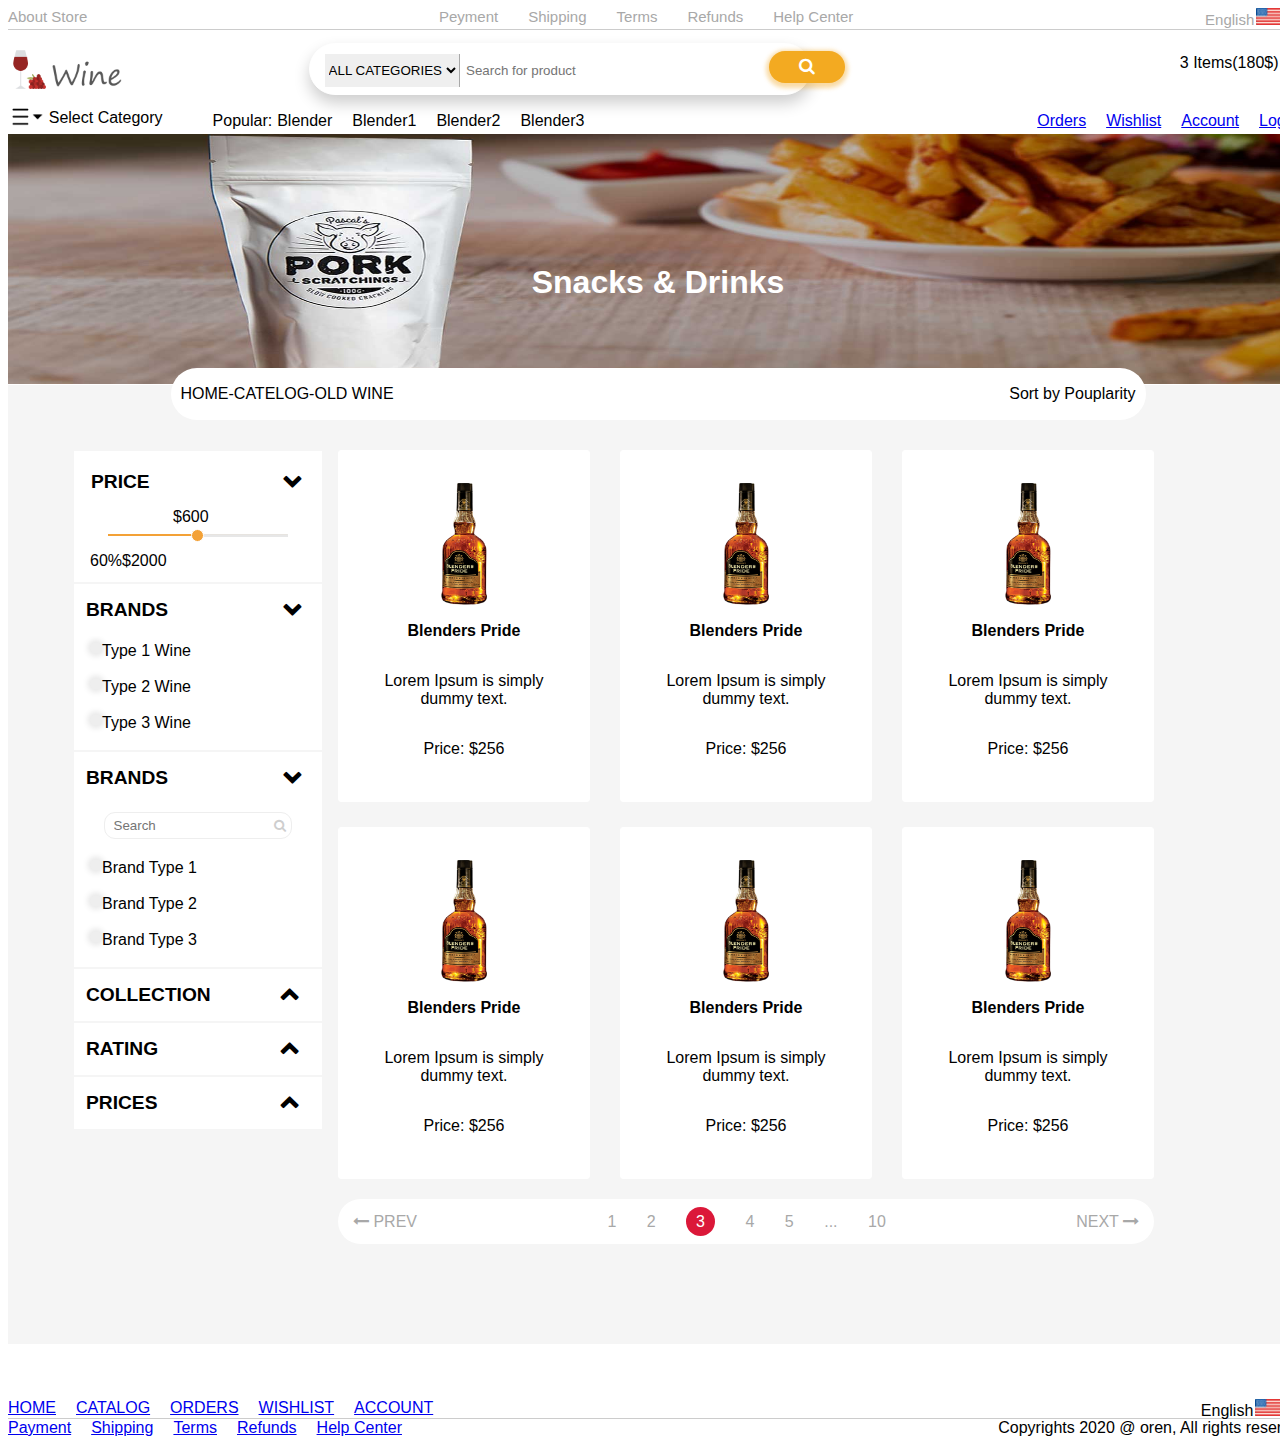
==== commit b893b668: "end of office day 20.2.2020" ====
--- a/index.html
+++ b/index.html
@@ -140,8 +140,17 @@
                         <span class="filter-cheveron cheveron"></span>
                     </label>
                     <div class="collapsible-content">
-                        <div class="content-inner slide-container">
-                            <input type="range" min="1" max="100" value="50" class="slider" id="myRange">
+                        <div class="content-inner price">
+                            <span class="price align-center">$600</span>
+
+                            <div class="content-inner slide-container">
+                                <input type="range" min="1" max="100" value="50" class="slider" id="myRange">
+                            </div>
+                            
+                            <div class="price">
+                                <span class="price align-left">60%</span>
+                                <span class="price align-right">$2000</span>
+                            </div>
                         </div>
                     </div>
                 </div>
@@ -150,13 +159,22 @@
                     <input class="collapse-checkbox toggle" id="collapsible2" type="checkbox" checked>
                     <label for="collapsible2" class="lbl-toggle">BRANDS <span class="cheveron"></span></label>
                     <div class="collapsible-content">
-                        <div class="content-inner">
-                            <input class="filter-radio" type="radio" id="type1" name="type" value="type1wine">
-                            <label for="type1">Type 1 Wine</label><br>
-                            <input class="filter-radio" type="radio" id="type2" name="type" value="type2wine">
-                            <label for="type2">Type 2 Wine</label><br>
-                            <input class="filter-radio" type="radio" id="type3" name="type" value="type3wine">
-                            <label for="type3">Type 3 Wine</label>
+                        <div class="brands-1-filter content-inner">
+                            <label class="radio-container">
+                                <input class="filter-radio" type="radio" name="type" value="type1wine">
+                                <span class="filter-radio-show"></span>
+                                Type 1 Wine
+                            </label><br>
+                            <label class="radio-container">
+                                <input class="filter-radio" type="radio" name="type" value="type1wine">
+                                <span class="filter-radio-show"></span>
+                                Type 2 Wine
+                            </label><br>
+                            <label class="radio-container">
+                                <input class="filter-radio" type="radio" name="type" value="type1wine">
+                                <span class="filter-radio-show"></span>
+                                Type 3 Wine
+                            </label><br>
                         </div>
                     </div>
                 </div>
@@ -166,13 +184,25 @@
                     <label for="collapsible3" class="lbl-toggle">BRANDS <span class="cheveron"></span></label>
                     <div class="collapsible-content">
                         <div class="content-inner">
-                            <input class="mini-search" type="text" placeholder="Search" name="filter-search"><br>
-                            <input class="filter-radio" type="radio" id="brand1" name="brand" value="brand1wine">
-                            <label for="brand1">Brand Type 1</label><br>
-                            <input class="filter-radio" type="radio" id="brand2" name="brand" value="brand2wine">
-                            <label for="brand2">Brand Type 2</label><br>
-                            <input class="filter-radio" type="radio" id="brand3" name="brand" value="brand3wine">
-                            <label for="brand3">Brand Type 3</label>
+                            <div class="f-search-box-container">
+                                <input class="filter-search-box" type="text" placeholder="Search" name="filter-search">
+                                <i class="fa fa-search"></i>
+                            </div>
+                            <label class="radio-container">
+                                <input class="filter-radio" type="radio" name="brand" value="brand1wine">
+                                <span class="filter-radio-show"></span>
+                                Brand Type 1
+                            </label><br>
+                            <label class="radio-container">
+                                <input class="filter-radio" type="radio" name="brand" value="brand1wine">
+                                <span class="filter-radio-show"></span>
+                                Brand Type 2
+                            </label><br>
+                            <label class="radio-container">
+                                <input class="filter-radio" type="radio" name="brand" value="brand1wine">
+                                <span class="filter-radio-show"></span>
+                                Brand Type 3
+                            </label><br>
                         </div>
                     </div>
                 </div>
--- a/styles/style.css
+++ b/styles/style.css
@@ -1,6 +1,11 @@
 /* set page font */
+:root {
+    --slide-shadow-height: -5px;
+    --slide-shadow-color: #e7e7e7;
+}
+
 html {
-    font-family: 'Source Sans Pro', sans-serif;
+    font-family: 'Montserrat', sans-serif;
 }
 
 body {
@@ -438,6 +443,7 @@
 
 .lbl-toggle {
     display: flex;
+    margin: 15px 12px;
 
     font-weight: bold;
     font-size: 1.2rem;
@@ -471,7 +477,8 @@
 .collapsible-content .content-inner {
     border-bottom-left-radius: 7px;
     border-bottom-right-radius: 7px;
-    padding: .5rem 1rem;
+    padding-left: 16px;
+    padding-right: 16px;
 }
 
 .collapsible-content {
@@ -482,7 +489,7 @@
 }
 
 .toggle:checked + .lbl-toggle + .collapsible-content {
-    max-height: 100px;
+    max-height: 1000px;
 }
 
 .toggle:checked + .lbl-toggle .cheveron::before {
@@ -493,6 +500,23 @@
 .toggle:checked + .lbl-toggle .cheveron {
     border-bottom-right-radius: 0;
     border-bottom-left-radius: 0;
+}
+
+/* Price filter related */
+.content-inner.price {
+    padding-bottom: 20px;
+}
+
+.content-inner .price {
+    display: flex;
+    flex-direction: row;
+    height: 10px;
+    width: 50px;
+}
+
+.content-inner div.price {
+    display: flex;
+    flex-direction: row;
 }
 
 /* slider styling */
@@ -525,28 +549,117 @@
 }
 
 .slider::-webkit-slider-runnable-track {
-    background: #ff9100;
+    background: #f3a136;
     content: '';
     height: 2px;
     pointer-events: none;
 }
 
 .slider::-webkit-slider-thumb {
-    height: 18px;
-    width: 18px;
+    height: 13px;
+    width: 13px;
     -webkit-appearance: none;
     appearance: none;
-    background: #ff9100;
+    background: #f3a136;
     border-radius: 8px;
-    box-shadow: 5px 0 0 -8px #c7c7c7, 6px 0 0 -8px #c7c7c7, 7px 0 0 -8px #c7c7c7, 8px 0 0 -8px #c7c7c7, 9px 0 0 -8px #c7c7c7, 10px 0 0 -8px #c7c7c7, 11px 0 0 -8px #c7c7c7, 12px 0 0 -8px #c7c7c7, 13px 0 0 -8px #c7c7c7, 14px 0 0 -8px #c7c7c7, 15px 0 0 -8px #c7c7c7, 16px 0 0 -8px #c7c7c7, 17px 0 0 -8px #c7c7c7, 18px 0 0 -8px #c7c7c7, 19px 0 0 -8px #c7c7c7, 20px 0 0 -8px #c7c7c7, 21px 0 0 -8px #c7c7c7, 22px 0 0 -8px #c7c7c7, 23px 0 0 -8px #c7c7c7, 24px 0 0 -8px #c7c7c7, 25px 0 0 -8px #c7c7c7, 26px 0 0 -8px #c7c7c7, 27px 0 0 -8px #c7c7c7, 28px 0 0 -8px #c7c7c7, 29px 0 0 -8px #c7c7c7, 30px 0 0 -8px #c7c7c7, 31px 0 0 -8px #c7c7c7, 32px 0 0 -8px #c7c7c7, 33px 0 0 -8px #c7c7c7, 34px 0 0 -8px #c7c7c7, 35px 0 0 -8px #c7c7c7, 36px 0 0 -8px #c7c7c7, 37px 0 0 -8px #c7c7c7, 38px 0 0 -8px #c7c7c7, 39px 0 0 -8px #c7c7c7, 40px 0 0 -8px #c7c7c7, 41px 0 0 -8px #c7c7c7, 42px 0 0 -8px #c7c7c7, 43px 0 0 -8px #c7c7c7, 44px 0 0 -8px #c7c7c7, 45px 0 0 -8px #c7c7c7, 46px 0 0 -8px #c7c7c7, 47px 0 0 -8px #c7c7c7, 48px 0 0 -8px #c7c7c7, 49px 0 0 -8px #c7c7c7, 50px 0 0 -8px #c7c7c7, 51px 0 0 -8px #c7c7c7, 52px 0 0 -8px #c7c7c7, 53px 0 0 -8px #c7c7c7, 54px 0 0 -8px #c7c7c7, 55px 0 0 -8px #c7c7c7, 56px 0 0 -8px #c7c7c7, 57px 0 0 -8px #c7c7c7, 58px 0 0 -8px #c7c7c7, 59px 0 0 -8px #c7c7c7, 60px 0 0 -8px #c7c7c7, 61px 0 0 -8px #c7c7c7, 62px 0 0 -8px #c7c7c7, 63px 0 0 -8px #c7c7c7, 64px 0 0 -8px #c7c7c7, 65px 0 0 -8px #c7c7c7, 66px 0 0 -8px #c7c7c7, 67px 0 0 -8px #c7c7c7, 68px 0 0 -8px #c7c7c7, 69px 0 0 -8px #c7c7c7, 70px 0 0 -8px #c7c7c7, 71px 0 0 -8px #c7c7c7, 72px 0 0 -8px #c7c7c7, 73px 0 0 -8px #c7c7c7, 74px 0 0 -8px #c7c7c7, 75px 0 0 -8px #c7c7c7, 76px 0 0 -8px #c7c7c7, 77px 0 0 -8px #c7c7c7, 78px 0 0 -8px #c7c7c7, 79px 0 0 -8px #c7c7c7, 80px 0 0 -8px #c7c7c7, 81px 0 0 -8px #c7c7c7, 82px 0 0 -8px #c7c7c7, 83px 0 0 -8px #c7c7c7, 84px 0 0 -8px #c7c7c7, 85px 0 0 -8px #c7c7c7, 86px 0 0 -8px #c7c7c7, 87px 0 0 -8px #c7c7c7, 88px 0 0 -8px #c7c7c7, 89px 0 0 -8px #c7c7c7, 90px 0 0 -8px #c7c7c7, 91px 0 0 -8px #c7c7c7, 92px 0 0 -8px #c7c7c7, 93px 0 0 -8px #c7c7c7, 94px 0 0 -8px #c7c7c7, 95px 0 0 -8px #c7c7c7, 96px 0 0 -8px #c7c7c7, 97px 0 0 -8px #c7c7c7, 98px 0 0 -8px #c7c7c7, 99px 0 0 -8px #c7c7c7, 100px 0 0 -8px #c7c7c7, 101px 0 0 -8px #c7c7c7, 102px 0 0 -8px #c7c7c7, 103px 0 0 -8px #c7c7c7, 104px 0 0 -8px #c7c7c7, 105px 0 0 -8px #c7c7c7, 106px 0 0 -8px #c7c7c7, 107px 0 0 -8px #c7c7c7, 108px 0 0 -8px #c7c7c7, 109px 0 0 -8px #c7c7c7, 110px 0 0 -8px #c7c7c7, 111px 0 0 -8px #c7c7c7, 112px 0 0 -8px #c7c7c7, 113px 0 0 -8px #c7c7c7, 114px 0 0 -8px #c7c7c7, 115px 0 0 -8px #c7c7c7, 116px 0 0 -8px #c7c7c7, 117px 0 0 -8px #c7c7c7, 118px 0 0 -8px #c7c7c7, 119px 0 0 -8px #c7c7c7, 120px 0 0 -8px #c7c7c7, 121px 0 0 -8px #c7c7c7, 122px 0 0 -8px #c7c7c7, 123px 0 0 -8px #c7c7c7, 124px 0 0 -8px #c7c7c7, 125px 0 0 -8px #c7c7c7, 126px 0 0 -8px #c7c7c7, 127px 0 0 -8px #c7c7c7, 128px 0 0 -8px #c7c7c7, 129px 0 0 -8px #c7c7c7, 130px 0 0 -8px #c7c7c7, 131px 0 0 -8px #c7c7c7, 132px 0 0 -8px #c7c7c7, 133px 0 0 -8px #c7c7c7, 134px 0 0 -8px #c7c7c7, 135px 0 0 -8px #c7c7c7, 136px 0 0 -8px #c7c7c7, 137px 0 0 -8px #c7c7c7, 138px 0 0 -8px #c7c7c7, 139px 0 0 -8px #c7c7c7, 140px 0 0 -8px #c7c7c7, 141px 0 0 -8px #c7c7c7, 142px 0 0 -8px #c7c7c7, 143px 0 0 -8px #c7c7c7, 144px 0 0 -8px #c7c7c7, 145px 0 0 -8px #c7c7c7, 146px 0 0 -8px #c7c7c7, 147px 0 0 -8px #c7c7c7, 148px 0 0 -8px #c7c7c7, 149px 0 0 -8px #c7c7c7, 150px 0 0 -8px #c7c7c7, 151px 0 0 -8px #c7c7c7, 152px 0 0 -8px #c7c7c7, 153px 0 0 -8px #c7c7c7, 154px 0 0 -8px #c7c7c7, 155px 0 0 -8px #c7c7c7, 156px 0 0 -8px #c7c7c7, 157px 0 0 -8px #c7c7c7, 158px 0 0 -8px #c7c7c7, 159px 0 0 -8px #c7c7c7, 160px 0 0 -8px #c7c7c7, 161px 0 0 -8px #c7c7c7, 162px 0 0 -8px #c7c7c7, 163px 0 0 -8px #c7c7c7, 164px 0 0 -8px #c7c7c7, 165px 0 0 -8px #c7c7c7, 166px 0 0 -8px #c7c7c7, 167px 0 0 -8px #c7c7c7, 168px 0 0 -8px #c7c7c7, 169px 0 0 -8px #c7c7c7, 170px 0 0 -8px #c7c7c7, 171px 0 0 -8px #c7c7c7, 172px 0 0 -8px #c7c7c7, 173px 0 0 -8px #c7c7c7, 174px 0 0 -8px #c7c7c7, 175px 0 0 -8px #c7c7c7, 176px 0 0 -8px #c7c7c7, 177px 0 0 -8px #c7c7c7, 178px 0 0 -8px #c7c7c7, 179px 0 0 -8px #c7c7c7, 180px 0 0 -8px #c7c7c7, 181px 0 0 -8px #c7c7c7, 182px 0 0 -8px #c7c7c7, 183px 0 0 -8px #c7c7c7, 184px 0 0 -8px #c7c7c7, 185px 0 0 -8px #c7c7c7, 186px 0 0 -8px #c7c7c7, 187px 0 0 -8px #c7c7c7, 188px 0 0 -8px #c7c7c7, 189px 0 0 -8px #c7c7c7, 190px 0 0 -8px #c7c7c7, 191px 0 0 -8px #c7c7c7, 192px 0 0 -8px #c7c7c7, 193px 0 0 -8px #c7c7c7, 194px 0 0 -8px #c7c7c7, 195px 0 0 -8px #c7c7c7, 196px 0 0 -8px #c7c7c7, 197px 0 0 -8px #c7c7c7, 198px 0 0 -8px #c7c7c7, 199px 0 0 -8px #c7c7c7, 200px 0 0 -8px #c7c7c7, 201px 0 0 -8px #c7c7c7, 202px 0 0 -8px #c7c7c7, 203px 0 0 -8px #c7c7c7, 204px 0 0 -8px #c7c7c7, 205px 0 0 -8px #c7c7c7, 206px 0 0 -8px #c7c7c7, 207px 0 0 -8px #c7c7c7, 208px 0 0 -8px #c7c7c7, 209px 0 0 -8px #c7c7c7, 210px 0 0 -8px #c7c7c7, 211px 0 0 -8px #c7c7c7, 212px 0 0 -8px #c7c7c7, 213px 0 0 -8px #c7c7c7, 214px 0 0 -8px #c7c7c7, 215px 0 0 -8px #c7c7c7, 216px 0 0 -8px #c7c7c7, 217px 0 0 -8px #c7c7c7, 218px 0 0 -8px #c7c7c7, 219px 0 0 -8px #c7c7c7, 220px 0 0 -8px #c7c7c7, 221px 0 0 -8px #c7c7c7, 222px 0 0 -8px #c7c7c7, 223px 0 0 -8px #c7c7c7, 224px 0 0 -8px #c7c7c7, 225px 0 0 -8px #c7c7c7, 226px 0 0 -8px #c7c7c7, 227px 0 0 -8px #c7c7c7, 228px 0 0 -8px #c7c7c7, 229px 0 0 -8px #c7c7c7, 230px 0 0 -8px #c7c7c7, 231px 0 0 -8px #c7c7c7, 232px 0 0 -8px #c7c7c7, 233px 0 0 -8px #c7c7c7, 234px 0 0 -8px #c7c7c7, 235px 0 0 -8px #c7c7c7, 236px 0 0 -8px #c7c7c7, 237px 0 0 -8px #c7c7c7, 238px 0 0 -8px #c7c7c7, 239px 0 0 -8px #c7c7c7, 240px 0 0 -8px #c7c7c7;
-    margin-top: -8px;
+    box-shadow: 5px 0 0 var(--slide-shadow-height) var(--slide-shadow-color), 6px 0 0 var(--slide-shadow-height) var(--slide-shadow-color), 7px 0 0 var(--slide-shadow-height) var(--slide-shadow-color), 8px 0 0 var(--slide-shadow-height) var(--slide-shadow-color), 9px 0 0 var(--slide-shadow-height) var(--slide-shadow-color), 10px 0 0 var(--slide-shadow-height) var(--slide-shadow-color), 11px 0 0 var(--slide-shadow-height) var(--slide-shadow-color), 12px 0 0 var(--slide-shadow-height) var(--slide-shadow-color), 13px 0 0 var(--slide-shadow-height) var(--slide-shadow-color), 14px 0 0 var(--slide-shadow-height) var(--slide-shadow-color), 15px 0 0 var(--slide-shadow-height) var(--slide-shadow-color), 16px 0 0 var(--slide-shadow-height) var(--slide-shadow-color), 17px 0 0 var(--slide-shadow-height) var(--slide-shadow-color), 18px 0 0 var(--slide-shadow-height) var(--slide-shadow-color), 19px 0 0 var(--slide-shadow-height) var(--slide-shadow-color), 20px 0 0 var(--slide-shadow-height) var(--slide-shadow-color), 21px 0 0 var(--slide-shadow-height) var(--slide-shadow-color), 22px 0 0 var(--slide-shadow-height) var(--slide-shadow-color), 23px 0 0 var(--slide-shadow-height) var(--slide-shadow-color), 24px 0 0 var(--slide-shadow-height) var(--slide-shadow-color), 25px 0 0 var(--slide-shadow-height) var(--slide-shadow-color), 26px 0 0 var(--slide-shadow-height) var(--slide-shadow-color), 27px 0 0 var(--slide-shadow-height) var(--slide-shadow-color), 28px 0 0 var(--slide-shadow-height) var(--slide-shadow-color), 29px 0 0 var(--slide-shadow-height) var(--slide-shadow-color), 30px 0 0 var(--slide-shadow-height) var(--slide-shadow-color), 31px 0 0 var(--slide-shadow-height) var(--slide-shadow-color), 32px 0 0 var(--slide-shadow-height) var(--slide-shadow-color), 33px 0 0 var(--slide-shadow-height) var(--slide-shadow-color), 34px 0 0 var(--slide-shadow-height) var(--slide-shadow-color), 35px 0 0 var(--slide-shadow-height) var(--slide-shadow-color), 36px 0 0 var(--slide-shadow-height) var(--slide-shadow-color), 37px 0 0 var(--slide-shadow-height) var(--slide-shadow-color), 38px 0 0 var(--slide-shadow-height) var(--slide-shadow-color), 39px 0 0 var(--slide-shadow-height) var(--slide-shadow-color), 40px 0 0 var(--slide-shadow-height) var(--slide-shadow-color), 41px 0 0 var(--slide-shadow-height) var(--slide-shadow-color), 42px 0 0 var(--slide-shadow-height) var(--slide-shadow-color), 43px 0 0 var(--slide-shadow-height) var(--slide-shadow-color), 44px 0 0 var(--slide-shadow-height) var(--slide-shadow-color), 45px 0 0 var(--slide-shadow-height) var(--slide-shadow-color), 46px 0 0 var(--slide-shadow-height) var(--slide-shadow-color), 47px 0 0 var(--slide-shadow-height) var(--slide-shadow-color), 48px 0 0 var(--slide-shadow-height) var(--slide-shadow-color), 49px 0 0 var(--slide-shadow-height) var(--slide-shadow-color), 50px 0 0 var(--slide-shadow-height) var(--slide-shadow-color), 51px 0 0 var(--slide-shadow-height) var(--slide-shadow-color), 52px 0 0 var(--slide-shadow-height) var(--slide-shadow-color), 53px 0 0 var(--slide-shadow-height) var(--slide-shadow-color), 54px 0 0 var(--slide-shadow-height) var(--slide-shadow-color), 55px 0 0 var(--slide-shadow-height) var(--slide-shadow-color), 56px 0 0 var(--slide-shadow-height) var(--slide-shadow-color), 57px 0 0 var(--slide-shadow-height) var(--slide-shadow-color), 58px 0 0 var(--slide-shadow-height) var(--slide-shadow-color), 59px 0 0 var(--slide-shadow-height) var(--slide-shadow-color), 60px 0 0 var(--slide-shadow-height) var(--slide-shadow-color), 61px 0 0 var(--slide-shadow-height) var(--slide-shadow-color), 62px 0 0 var(--slide-shadow-height) var(--slide-shadow-color), 63px 0 0 var(--slide-shadow-height) var(--slide-shadow-color), 64px 0 0 var(--slide-shadow-height) var(--slide-shadow-color), 65px 0 0 var(--slide-shadow-height) var(--slide-shadow-color), 66px 0 0 var(--slide-shadow-height) var(--slide-shadow-color), 67px 0 0 var(--slide-shadow-height) var(--slide-shadow-color), 68px 0 0 var(--slide-shadow-height) var(--slide-shadow-color), 69px 0 0 var(--slide-shadow-height) var(--slide-shadow-color), 70px 0 0 var(--slide-shadow-height) var(--slide-shadow-color), 71px 0 0 var(--slide-shadow-height) var(--slide-shadow-color), 72px 0 0 var(--slide-shadow-height) var(--slide-shadow-color), 73px 0 0 var(--slide-shadow-height) var(--slide-shadow-color), 74px 0 0 var(--slide-shadow-height) var(--slide-shadow-color), 75px 0 0 var(--slide-shadow-height) var(--slide-shadow-color), 76px 0 0 var(--slide-shadow-height) var(--slide-shadow-color), 77px 0 0 var(--slide-shadow-height) var(--slide-shadow-color), 78px 0 0 var(--slide-shadow-height) var(--slide-shadow-color), 79px 0 0 var(--slide-shadow-height) var(--slide-shadow-color), 80px 0 0 var(--slide-shadow-height) var(--slide-shadow-color), 81px 0 0 var(--slide-shadow-height) var(--slide-shadow-color), 82px 0 0 var(--slide-shadow-height) var(--slide-shadow-color), 83px 0 0 var(--slide-shadow-height) var(--slide-shadow-color), 84px 0 0 var(--slide-shadow-height) var(--slide-shadow-color), 85px 0 0 var(--slide-shadow-height) var(--slide-shadow-color), 86px 0 0 var(--slide-shadow-height) var(--slide-shadow-color), 87px 0 0 var(--slide-shadow-height) var(--slide-shadow-color), 88px 0 0 var(--slide-shadow-height) var(--slide-shadow-color), 89px 0 0 var(--slide-shadow-height) var(--slide-shadow-color), 90px 0 0 var(--slide-shadow-height) var(--slide-shadow-color), 91px 0 0 var(--slide-shadow-height) var(--slide-shadow-color), 92px 0 0 var(--slide-shadow-height) var(--slide-shadow-color), 93px 0 0 var(--slide-shadow-height) var(--slide-shadow-color), 94px 0 0 var(--slide-shadow-height) var(--slide-shadow-color), 95px 0 0 var(--slide-shadow-height) var(--slide-shadow-color), 96px 0 0 var(--slide-shadow-height) var(--slide-shadow-color), 97px 0 0 var(--slide-shadow-height) var(--slide-shadow-color), 98px 0 0 var(--slide-shadow-height) var(--slide-shadow-color), 99px 0 0 var(--slide-shadow-height) var(--slide-shadow-color), 100px 0 0 var(--slide-shadow-height) var(--slide-shadow-color), 101px 0 0 var(--slide-shadow-height) var(--slide-shadow-color), 102px 0 0 var(--slide-shadow-height) var(--slide-shadow-color), 103px 0 0 var(--slide-shadow-height) var(--slide-shadow-color), 104px 0 0 var(--slide-shadow-height) var(--slide-shadow-color), 105px 0 0 var(--slide-shadow-height) var(--slide-shadow-color), 106px 0 0 var(--slide-shadow-height) var(--slide-shadow-color), 107px 0 0 var(--slide-shadow-height) var(--slide-shadow-color), 108px 0 0 var(--slide-shadow-height) var(--slide-shadow-color), 109px 0 0 var(--slide-shadow-height) var(--slide-shadow-color), 110px 0 0 var(--slide-shadow-height) var(--slide-shadow-color), 111px 0 0 var(--slide-shadow-height) var(--slide-shadow-color), 112px 0 0 var(--slide-shadow-height) var(--slide-shadow-color), 113px 0 0 var(--slide-shadow-height) var(--slide-shadow-color), 114px 0 0 var(--slide-shadow-height) var(--slide-shadow-color), 115px 0 0 var(--slide-shadow-height) var(--slide-shadow-color), 116px 0 0 var(--slide-shadow-height) var(--slide-shadow-color), 117px 0 0 var(--slide-shadow-height) var(--slide-shadow-color), 118px 0 0 var(--slide-shadow-height) var(--slide-shadow-color), 119px 0 0 var(--slide-shadow-height) var(--slide-shadow-color), 120px 0 0 var(--slide-shadow-height) var(--slide-shadow-color), 121px 0 0 var(--slide-shadow-height) var(--slide-shadow-color), 122px 0 0 var(--slide-shadow-height) var(--slide-shadow-color), 123px 0 0 var(--slide-shadow-height) var(--slide-shadow-color), 124px 0 0 var(--slide-shadow-height) var(--slide-shadow-color), 125px 0 0 var(--slide-shadow-height) var(--slide-shadow-color), 126px 0 0 var(--slide-shadow-height) var(--slide-shadow-color), 127px 0 0 var(--slide-shadow-height) var(--slide-shadow-color), 128px 0 0 var(--slide-shadow-height) var(--slide-shadow-color), 129px 0 0 var(--slide-shadow-height) var(--slide-shadow-color), 130px 0 0 var(--slide-shadow-height) var(--slide-shadow-color), 131px 0 0 var(--slide-shadow-height) var(--slide-shadow-color), 132px 0 0 var(--slide-shadow-height) var(--slide-shadow-color), 133px 0 0 var(--slide-shadow-height) var(--slide-shadow-color), 134px 0 0 var(--slide-shadow-height) var(--slide-shadow-color), 135px 0 0 var(--slide-shadow-height) var(--slide-shadow-color), 136px 0 0 var(--slide-shadow-height) var(--slide-shadow-color), 137px 0 0 var(--slide-shadow-height) var(--slide-shadow-color), 138px 0 0 var(--slide-shadow-height) var(--slide-shadow-color), 139px 0 0 var(--slide-shadow-height) var(--slide-shadow-color), 140px 0 0 var(--slide-shadow-height) var(--slide-shadow-color), 141px 0 0 var(--slide-shadow-height) var(--slide-shadow-color), 142px 0 0 var(--slide-shadow-height) var(--slide-shadow-color), 143px 0 0 var(--slide-shadow-height) var(--slide-shadow-color), 144px 0 0 var(--slide-shadow-height) var(--slide-shadow-color), 145px 0 0 var(--slide-shadow-height) var(--slide-shadow-color), 146px 0 0 var(--slide-shadow-height) var(--slide-shadow-color), 147px 0 0 var(--slide-shadow-height) var(--slide-shadow-color), 148px 0 0 var(--slide-shadow-height) var(--slide-shadow-color), 149px 0 0 var(--slide-shadow-height) var(--slide-shadow-color), 150px 0 0 var(--slide-shadow-height) var(--slide-shadow-color), 151px 0 0 var(--slide-shadow-height) var(--slide-shadow-color), 152px 0 0 var(--slide-shadow-height) var(--slide-shadow-color), 153px 0 0 var(--slide-shadow-height) var(--slide-shadow-color), 154px 0 0 var(--slide-shadow-height) var(--slide-shadow-color), 155px 0 0 var(--slide-shadow-height) var(--slide-shadow-color), 156px 0 0 var(--slide-shadow-height) var(--slide-shadow-color), 157px 0 0 var(--slide-shadow-height) var(--slide-shadow-color), 158px 0 0 var(--slide-shadow-height) var(--slide-shadow-color), 159px 0 0 var(--slide-shadow-height) var(--slide-shadow-color), 160px 0 0 var(--slide-shadow-height) var(--slide-shadow-color), 161px 0 0 var(--slide-shadow-height) var(--slide-shadow-color), 162px 0 0 var(--slide-shadow-height) var(--slide-shadow-color), 163px 0 0 var(--slide-shadow-height) var(--slide-shadow-color), 164px 0 0 var(--slide-shadow-height) var(--slide-shadow-color), 165px 0 0 var(--slide-shadow-height) var(--slide-shadow-color), 166px 0 0 var(--slide-shadow-height) var(--slide-shadow-color), 167px 0 0 var(--slide-shadow-height) var(--slide-shadow-color), 168px 0 0 var(--slide-shadow-height) var(--slide-shadow-color), 169px 0 0 var(--slide-shadow-height) var(--slide-shadow-color), 170px 0 0 var(--slide-shadow-height) var(--slide-shadow-color), 171px 0 0 var(--slide-shadow-height) var(--slide-shadow-color), 172px 0 0 var(--slide-shadow-height) var(--slide-shadow-color), 173px 0 0 var(--slide-shadow-height) var(--slide-shadow-color), 174px 0 0 var(--slide-shadow-height) var(--slide-shadow-color), 175px 0 0 var(--slide-shadow-height) var(--slide-shadow-color), 176px 0 0 var(--slide-shadow-height) var(--slide-shadow-color), 177px 0 0 var(--slide-shadow-height) var(--slide-shadow-color), 178px 0 0 var(--slide-shadow-height) var(--slide-shadow-color), 179px 0 0 var(--slide-shadow-height) var(--slide-shadow-color), 180px 0 0 var(--slide-shadow-height) var(--slide-shadow-color), 181px 0 0 var(--slide-shadow-height) var(--slide-shadow-color), 182px 0 0 var(--slide-shadow-height) var(--slide-shadow-color), 183px 0 0 var(--slide-shadow-height) var(--slide-shadow-color), 184px 0 0 var(--slide-shadow-height) var(--slide-shadow-color), 185px 0 0 var(--slide-shadow-height) var(--slide-shadow-color), 186px 0 0 var(--slide-shadow-height) var(--slide-shadow-color), 187px 0 0 var(--slide-shadow-height) var(--slide-shadow-color), 188px 0 0 var(--slide-shadow-height) var(--slide-shadow-color), 189px 0 0 var(--slide-shadow-height) var(--slide-shadow-color), 190px 0 0 var(--slide-shadow-height) var(--slide-shadow-color), 191px 0 0 var(--slide-shadow-height) var(--slide-shadow-color), 192px 0 0 var(--slide-shadow-height) var(--slide-shadow-color), 193px 0 0 var(--slide-shadow-height) var(--slide-shadow-color), 194px 0 0 var(--slide-shadow-height) var(--slide-shadow-color), 195px 0 0 var(--slide-shadow-height) var(--slide-shadow-color), 196px 0 0 var(--slide-shadow-height) var(--slide-shadow-color), 197px 0 0 var(--slide-shadow-height) var(--slide-shadow-color), 198px 0 0 var(--slide-shadow-height) var(--slide-shadow-color), 199px 0 0 var(--slide-shadow-height) var(--slide-shadow-color), 200px 0 0 var(--slide-shadow-height) var(--slide-shadow-color), 201px 0 0 var(--slide-shadow-height) var(--slide-shadow-color), 202px 0 0 var(--slide-shadow-height) var(--slide-shadow-color), 203px 0 0 var(--slide-shadow-height) var(--slide-shadow-color), 204px 0 0 var(--slide-shadow-height) var(--slide-shadow-color), 205px 0 0 var(--slide-shadow-height) var(--slide-shadow-color), 206px 0 0 var(--slide-shadow-height) var(--slide-shadow-color), 207px 0 0 var(--slide-shadow-height) var(--slide-shadow-color), 208px 0 0 var(--slide-shadow-height) var(--slide-shadow-color), 209px 0 0 var(--slide-shadow-height) var(--slide-shadow-color), 210px 0 0 var(--slide-shadow-height) var(--slide-shadow-color), 211px 0 0 var(--slide-shadow-height) var(--slide-shadow-color), 212px 0 0 var(--slide-shadow-height) var(--slide-shadow-color), 213px 0 0 var(--slide-shadow-height) var(--slide-shadow-color), 214px 0 0 var(--slide-shadow-height) var(--slide-shadow-color), 215px 0 0 var(--slide-shadow-height) var(--slide-shadow-color), 216px 0 0 var(--slide-shadow-height) var(--slide-shadow-color), 217px 0 0 var(--slide-shadow-height) var(--slide-shadow-color), 218px 0 0 var(--slide-shadow-height) var(--slide-shadow-color), 219px 0 0 var(--slide-shadow-height) var(--slide-shadow-color), 220px 0 0 var(--slide-shadow-height) var(--slide-shadow-color), 221px 0 0 var(--slide-shadow-height) var(--slide-shadow-color), 222px 0 0 var(--slide-shadow-height) var(--slide-shadow-color), 223px 0 0 var(--slide-shadow-height) var(--slide-shadow-color), 224px 0 0 var(--slide-shadow-height) var(--slide-shadow-color), 225px 0 0 var(--slide-shadow-height) var(--slide-shadow-color), 226px 0 0 var(--slide-shadow-height) var(--slide-shadow-color), 227px 0 0 var(--slide-shadow-height) var(--slide-shadow-color), 228px 0 0 var(--slide-shadow-height) var(--slide-shadow-color), 229px 0 0 var(--slide-shadow-height) var(--slide-shadow-color), 230px 0 0 var(--slide-shadow-height) var(--slide-shadow-color), 231px 0 0 var(--slide-shadow-height) var(--slide-shadow-color), 232px 0 0 var(--slide-shadow-height) var(--slide-shadow-color), 233px 0 0 var(--slide-shadow-height) var(--slide-shadow-color), 234px 0 0 var(--slide-shadow-height) var(--slide-shadow-color), 235px 0 0 var(--slide-shadow-height) var(--slide-shadow-color), 236px 0 0 var(--slide-shadow-height) var(--slide-shadow-color), 237px 0 0 var(--slide-shadow-height) var(--slide-shadow-color), 238px 0 0 var(--slide-shadow-height) var(--slide-shadow-color), 239px 0 0 var(--slide-shadow-height) var(--slide-shadow-color), 240px 0 0 var(--slide-shadow-height) var(--slide-shadow-color);
+    margin-top: -5.5px;
     border: 1px solid #ffffff;
 }
 
+/* barnds filter style */
+.brands-1-filter {
+    padding-top: 6px;
+}
+
+
 /* radio filters styling */
+.radio-container {
+    display: flex;
+    position: relative;
+    cursor: pointer;
+    -webkit-user-select: none;
+    -moz-user-select: none;
+    -ms-user-select: none;
+    user-select: none;
+}
+
 .filter-radio {
-
-}
+    position: absolute;
+    opacity: 0;
+    cursor: pointer;
+}
+
+.filter-radio-show {
+    position: relative;
+    top: 0;
+    left: 0;
+    height: 12px;
+    width: 12px;
+    background-color: #eee;
+    border-radius: 50%;
+    box-shadow: 0px 0px 6px 2px rgba(0,0,0,0.11);
+}
+
+/*  filter search box */
+.f-search-box-container {
+    display: flex;
+    width: 186px;
+
+    margin-top: 8px;
+    margin-right: auto;
+    margin-left: auto;
+    margin-bottom: 20px;
+
+    border: 1px solid rgb(238, 238, 238);
+    border-radius: 11px;
+    color: rgb(206, 206, 206);
+}
+
+.filter-search-box {
+    margin: 4px 6.5px;
+    width: 100%;
+    border: none;
+}
+
+.filter-search-box + .fa-search {
+    margin-top: auto;
+    margin-bottom: auto;
+    margin-right: 5px;
+    font-size: 13px;
+}
+
+/* On mouse-over, add a grey background color */
+.radio-container:hover .filter-radio + .filter-radio-show {
+    background-color: #ccc;
+}
+  
+/* When the radio button is checked, add a blue background */
+.radio-container .filter-radio:checked + .filter-radio-show {
+    background-color: rgb(255, 255, 255);
+}
+  
+/* Create the indicator (the dot/circle - hidden when not checked) */
+.filter-radio-show:after {
+    content: "";
+    display: none;
+}
+  
+/* Show the indicator (dot/circle) when checked */
+.radio-container .filter-radio:checked + .filter-radio-show:after {
+    display: block;
+}
+
+/* Style the indicator (dot/circle) */
+.radio-container .filter-radio-show:after {
+    top: 2px;
+    left: 2px;
+    width: 100%;
+    height: 100%;
+    border-radius: 50%;
+    background: rgb(235, 138, 11);
+}
+
 
 /* products styling */
 .products-upper-container {
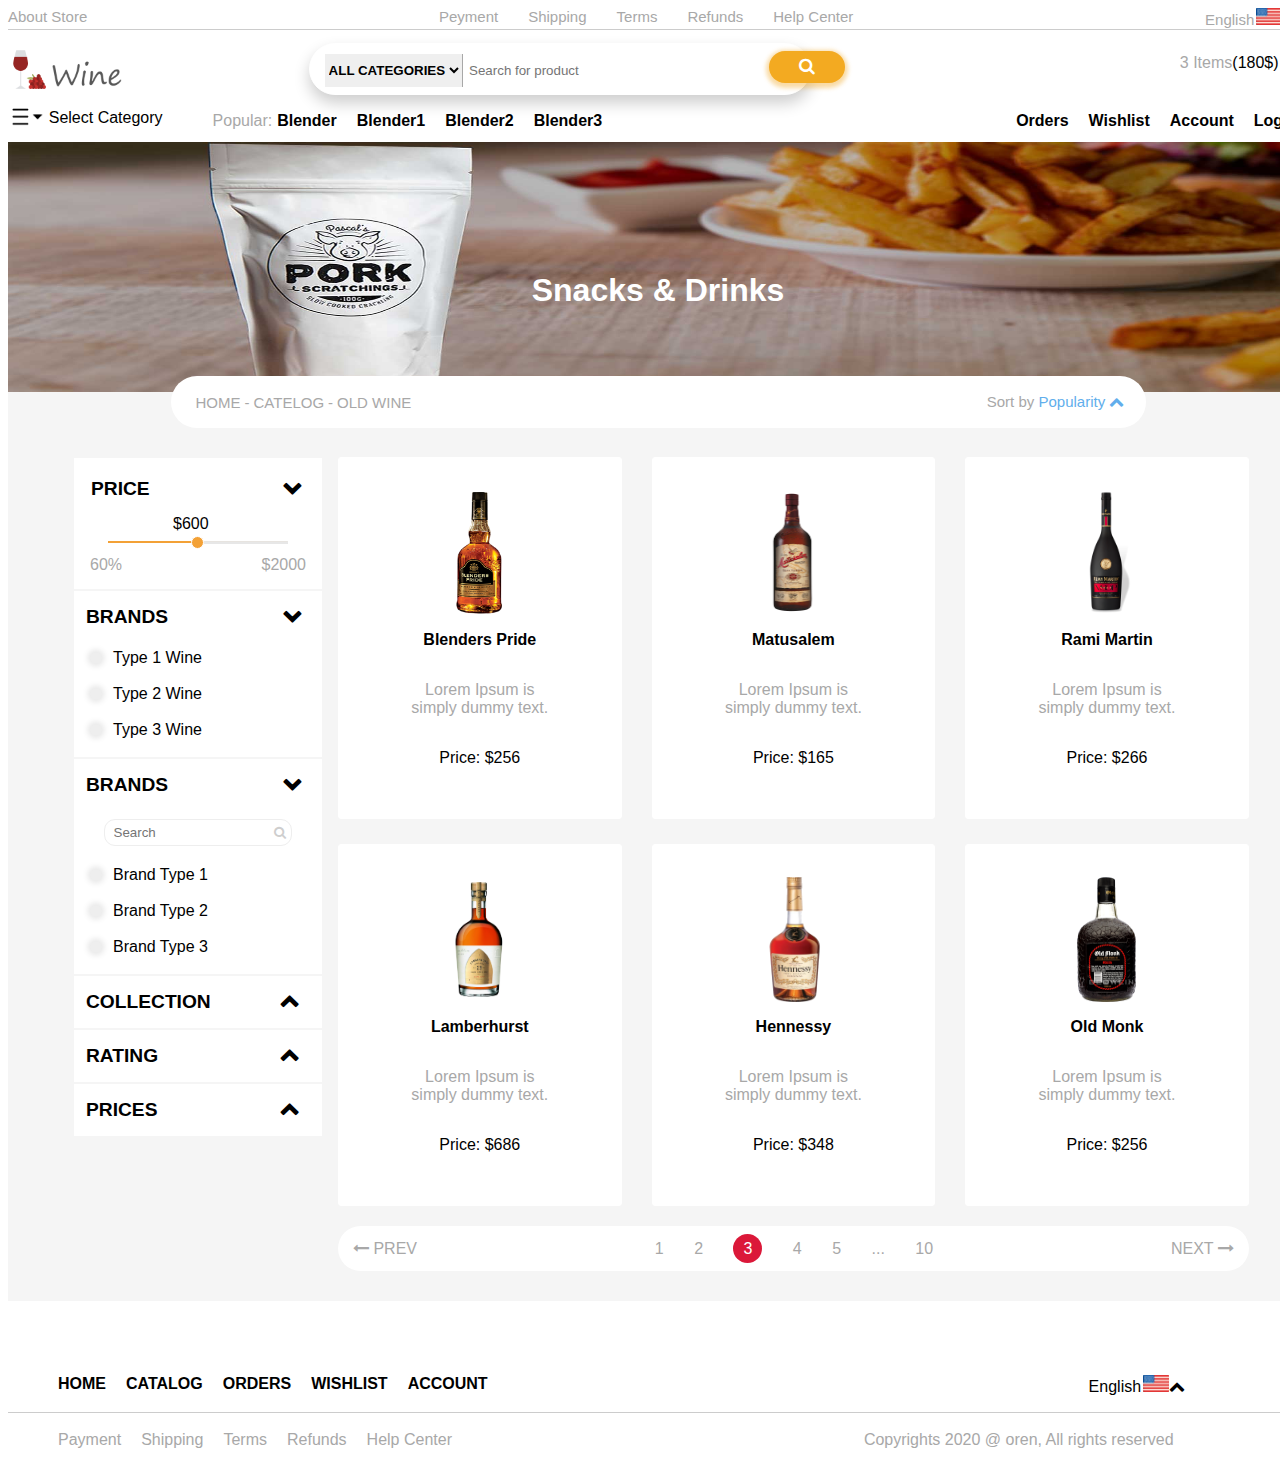
==== commit c0ef0b9d: "v1 work" ====
--- a/index.html
+++ b/index.html
@@ -50,7 +50,7 @@
 
                     <!-- search bar -->
                     <form class="search-bar" action="#" method="POST">
-                        <select class="search-filter" name="categories">
+                        <select class="search-filter bold" name="categories">
                             <option value="ALL CATEGORIES">ALL CATEGORIES</option>
                         </select>
                         <input class="search-input" type="text" placeholder="Search for product" name="Search">
@@ -61,7 +61,7 @@
                     <div class="basket-container align-right">
                         <input type="checkbox" id="basket-input">
                         <label class="basket-dropdown" for="basket-input">
-                            <span class="basket-text">3 Items(180$)</span>
+                            <span class="basket-text"><span class="color-gray">3 Items</span>(180$)</span>
                             <img class="basket-image" src="images/basket-icon.png">
                         </label>
                         <div class="basket-hide">
@@ -80,29 +80,31 @@
                             <img class="category-icon" src="images/category-icon.png">
                             <span class="category-select-text"> Select Category</span>
                         </label>
-                        <ul class="category-list category-hide">
-                            <li>Category</li>
-                        </ul>
+                        <div class="float">
+                            <ul class="category-list category-hide">
+                                <li>Category</li>
+                            </ul>
+                        </div>
                     </div>
 
                     <!-- popular items -->
                     <div class="favorites-container">
-                        <span class="favorites-list-item-index">Popular:</span>
+                        <span class="favorites-list-item-index color-gray">Popular:</span>
                         <ol class="favorites-list">
-                            <li class="favorites-list-item-l">Blender</li>
-                            <li class="favorites-list-item">Blender1</li>
-                            <li class="favorites-list-item">Blender2</li>
-                            <li class="favorites-list-item">Blender3</li>
+                            <li class="favorites-list-item-l bold">Blender</li>
+                            <li class="favorites-list-item bold">Blender1</li>
+                            <li class="favorites-list-item bold">Blender2</li>
+                            <li class="favorites-list-item bold">Blender3</li>
                         </ol>
                     </div>
 
                     <!-- quick links -->
                     <div class="top-quick-links">
                         <ul class="quick-links-list">
-                            <li class="quick-links-list-item-l"><a href="#">Orders</a></li>
-                            <li class="quick-links-list-item"><a href="#">Wishlist</a></li> 
-                            <li class="quick-links-list-item"><a href="#">Account</a></li> 
-                            <li class="quick-links-list-item-r"><a href="#">Logout</a></li>
+                            <li class="quick-links-list-item-l"><a class="color-link-black" href="#">Orders</a></li>
+                            <li class="quick-links-list-item"><a class="color-link-black" href="#">Wishlist</a></li> 
+                            <li class="quick-links-list-item"><a class="color-link-black" href="#">Account</a></li> 
+                            <li class="quick-links-list-item-r"><a class="color-link-black" href="#">Logout</a></li>
                         </ul>
                     </div>
                 </div>
@@ -118,13 +120,22 @@
         <!-- under-banner navigator -->
         <div class="navigator-container">
             <ol class="navigator-list navigator-center">
-                <li>HOME</li> - 
-                <li>CATELOG</li> - 
-                <li>OLD WINE</li>
+                <li class="nav-item l">HOME</li> -  
+                <li class="nav-item m">CATELOG</li> -  
+                <li class="nav-item r">OLD WINE</li>
             </ol>
 
             <div class="navigator-sort toggle-dropdown navigator-center">
-                <span>Sort by Pouplarity</span>
+                <span>Sort by </span>
+                <input class="collapse-checkbox lang-box-toggle" id="collapsible9" type="checkbox">
+                <label for="collapsible9" class="lang-lbl-toggle blue-color">
+                    <span>Popularity </span><span class="cheveron"></span>
+                </label>
+                <div class="collapse-box">
+                    <div class="inner-collapse-box">
+                        <span>Category</span>
+                    </div>
+                </div>
             </div>
         </div>
 
@@ -148,8 +159,8 @@
                             </div>
                             
                             <div class="price">
-                                <span class="price align-left">60%</span>
-                                <span class="price align-right">$2000</span>
+                                <span class="align-left">60%</span>
+                                <span class="align-right">$2000</span>
                             </div>
                         </div>
                     </div>
@@ -233,7 +244,7 @@
                         <div class="inner-product-container">
                             <img class="product-image align-center" src="images/blenders-pride.png">
                             <p class="product-name align-center">Blenders Pride</p>
-                            <p class="product-description align-center">Lorem Ipsum is simply dummy text.</p>
+                            <p class="product-description align-center color-gray">Lorem Ipsum is simply dummy text.</p>
                             <p class="porduct-price">Price: $256</p>
                             <a class="buy-button align-center" href="#">Buy Now</a>
                         </div>
@@ -241,20 +252,20 @@
 
                     <div class="product-container m">
                         <div class="inner-product-container">
-                            <img class="product-image align-center" src="images/blenders-pride.png">
-                            <p class="product-name align-center">Blenders Pride</p>
-                            <p class="product-description align-center">Lorem Ipsum is simply dummy text.</p>
-                            <p class="porduct-price">Price: $256</p>
+                            <img class="product-image align-center" src="images/matusalem.png">
+                            <p class="product-name align-center">Matusalem</p>
+                            <p class="product-description align-center color-gray">Lorem Ipsum is simply dummy text.</p>
+                            <p class="porduct-price">Price: $165</p>
                             <a class="buy-button align-center" href="#">Buy Now</a>
                         </div>
                     </div>
 
                     <div class="product-container">
                         <div class="inner-product-container">
-                            <img class="product-image align-center" src="images/blenders-pride.png">
-                            <p class="product-name align-center">Blenders Pride</p>
-                            <p class="product-description align-center">Lorem Ipsum is simply dummy text.</p>
-                            <p class="porduct-price">Price: $256</p>
+                            <img class="product-image align-center" src="images/rami-martin.png">
+                            <p class="product-name align-center">Rami Martin</p>
+                            <p class="product-description align-center color-gray">Lorem Ipsum is simply dummy text.</p>
+                            <p class="porduct-price">Price: $266</p>
                             <a class="buy-button align-center" href="#">Buy Now</a>
                         </div>
                     </div>
@@ -264,29 +275,29 @@
                 <div class="row product-row-2">
                     <div class="product-container">
                         <div class="inner-product-container">
-                            <img class="product-image align-center" src="images/blenders-pride.png">
-                            <p class="product-name align-center">Blenders Pride</p>
-                            <p class="product-description align-center">Lorem Ipsum is simply dummy text.</p>
-                            <p class="porduct-price">Price: $256</p>
+                            <img class="product-image align-center" src="images/lamberhurst.jpg">
+                            <p class="product-name align-center">Lamberhurst</p>
+                            <p class="product-description align-center color-gray">Lorem Ipsum is simply dummy text.</p>
+                            <p class="porduct-price">Price: $686</p>
                             <a class="buy-button align-center" href="#">Buy Now</a>
                         </div>
                     </div>
 
                     <div class="product-container m">
                         <div class="inner-product-container">
-                            <img class="product-image align-center" src="images/blenders-pride.png">
-                            <p class="product-name align-center">Blenders Pride</p>
-                            <p class="product-description align-center">Lorem Ipsum is simply dummy text.</p>
-                            <p class="porduct-price">Price: $256</p>
+                            <img class="product-image align-center" src="images/hennessy.png">
+                            <p class="product-name align-center">Hennessy</p>
+                            <p class="product-description align-center color-gray">Lorem Ipsum is simply dummy text.</p>
+                            <p class="porduct-price">Price: $348</p>
                             <a class="buy-button align-center" href="#">Buy Now</a>
                         </div>
                     </div>
 
                     <div class="product-container">
                         <div class="inner-product-container">
-                            <img class="product-image align-center" src="images/blenders-pride.png">
-                            <p class="product-name align-center">Blenders Pride</p>
-                            <p class="product-description align-center">Lorem Ipsum is simply dummy text.</p>
+                            <img class="product-image align-center" src="images/old-monk.png">
+                            <p class="product-name align-center">Old Monk</p>
+                            <p class="product-description align-center color-gray">Lorem Ipsum is simply dummy text.</p>
                             <p class="porduct-price">Price: $256</p>
                             <a class="buy-button align-center" href="#">Buy Now</a>
                         </div>
@@ -313,16 +324,16 @@
         <div class="bottom-container">
             <div id="row-3" class="row">
                 <!-- bottom quick links 1 -->
-                <ul class="quick-links-list">
-                    <li class="quick-links-list-item-l"><a href="#">HOME</a></li>
-                    <li class="quick-links-list-item"><a href="#">CATALOG</a></li> 
-                    <li class="quick-links-list-item"><a href="#">ORDERS</a></li> 
-                    <li class="quick-links-list-item"><a href="#">WISHLIST</a></li>
-                    <li class="quick-links-list-item-r"><a href="#">ACCOUNT</a></li>
+                <ul class="quick-links-list bottom">
+                    <li class="quick-links-list-item-l"><a class="color-link-black" href="#">HOME</a></li>
+                    <li class="quick-links-list-item"><a class="color-link-black" href="#">CATALOG</a></li> 
+                    <li class="quick-links-list-item"><a class="color-link-black" href="#">ORDERS</a></li> 
+                    <li class="quick-links-list-item"><a class="color-link-black" href="#">WISHLIST</a></li>
+                    <li class="quick-links-list-item-r"><a class="color-link-black" href="#">ACCOUNT</a></li>
                 </ul>
 
                 <!-- language selection, again-->
-                <div class="flex-item align-right">
+                <div class="flex-item align-right bottom-right">
                     <ul class="flex-item hover-box-2">
                         <input class="collapse-checkbox lang-box-toggle" id="collapsible8" type="checkbox">
                         <label for="collapsible8" class="lang-lbl-toggle" tabindex="0">
@@ -340,15 +351,15 @@
 
             <div id="row-4" class="row">
                 <!-- bottom quick links 2 -->
-                <ul class="quick-links-list">
-                    <li class="quick-links-list-item-l"><a href="#">Payment</a></li>
-                    <li class="quick-links-list-item"><a href="#">Shipping</a></li> 
-                    <li class="quick-links-list-item"><a href="#">Terms</a></li> 
-                    <li class="quick-links-list-item"><a href="#">Refunds</a></li>
-                    <li class="quick-links-list-item-r"><a href="#">Help Center</a></li>
+                <ul class="quick-links-list bottom">
+                    <li class="quick-links-list-item-l"><a class="color-gray" href="#">Payment</a></li>
+                    <li class="quick-links-list-item"><a class="color-gray" href="#">Shipping</a></li> 
+                    <li class="quick-links-list-item"><a class="color-gray" href="#">Terms</a></li> 
+                    <li class="quick-links-list-item"><a class="color-gray" href="#">Refunds</a></li>
+                    <li class="quick-links-list-item-r"><a class="color-gray" href="#">Help Center</a></li>
                 </ul>
 
-                <p class="copyrights">Copyrights 2020 @ oren, All rights reserved</p>
+                <p class="color-gray copyrights">Copyrights 2020 @ oren, All rights reserved</p>
             </div>
         </div>
     </body>
--- a/styles/style.css
+++ b/styles/style.css
@@ -2,6 +2,8 @@
 :root {
     --slide-shadow-height: -5px;
     --slide-shadow-color: #e7e7e7;
+    --color-gray: #a8a8a8;
+    --color-black: #000000;
 }
 
 html {
@@ -11,6 +13,14 @@
 body {
     min-width: 1300px;
     width: 99.5%;
+}
+
+.blue-color {
+    color: #61aeec;
+}
+
+.bold {
+    font-weight: bold;
 }
 
 .top-bar {
@@ -125,12 +135,12 @@
     box-shadow: 0px 8px 16px 0px rgba(0,0,0,0.2);
 }
 
-.lang-box-toggle:checked + .lang-lbl-toggle .cheveron::before {
+.lang-box-toggle:checked + .lang-lbl-toggle .cheveron::before, .lang-box-toggle:checked + .lang-lbl-toggle span + .cheveron::before {
     transform: rotate(180deg) translateX(-3px);
     color: black;
 }
   
-.lang-box-toggle:checked + .lang-lbl-toggle .cheveron {
+.lang-box-toggle:checked + .lang-lbl-toggle .cheveron, .lang-box-toggle:checked + .lang-lbl-toggle span + .cheveron {
     border-bottom-right-radius: 0;
     border-bottom-left-radius: 0;
 }
@@ -214,6 +224,7 @@
 .top-container {
     display: flex;
     flex-flow: row wrap;
+    margin-bottom: 8px;
 }
 
 /* basket styles */
@@ -275,15 +286,27 @@
 }
 
 .category-hide {
-    display: none;
+    display: flex;
+    position: absolute;
+    overflow: hidden;
+    width: 100%;
+    background-color: #ffffff;
+    max-height: 0px;
 }
 
 #category-input {
     display: none;
 }
 
-#category-input:checked + .category-select + .category-hide {
-    display: flex;
+.float {
+    position: relative;
+}
+
+#category-input:checked + .category-select + .float .category-hide {
+    max-height: 100px;
+    overflow: visible;
+    z-index: 2;
+    transition: max-height .25s ease-in-out;
 }
 
 .category-select-text {
@@ -385,6 +408,8 @@
     border-radius: 30px;
     bottom: 20px;
     z-index: 1;
+    font-size: 15px;
+    color: var(--color-gray);
 }
 
 .navigator-center {
@@ -396,7 +421,7 @@
     flex-direction: row;
     list-style-type: none;
     padding: 0;
-    margin-left: 10px;
+    margin-left: 25px;
 }
 
 .navigator-sort {
@@ -404,14 +429,26 @@
     margin-left: auto;
 }
 
+.nav-item.l {
+    margin-right: 4px;
+}
+
+.nav-item.m {
+    margin: 0 4px;
+}
+
+.nav-item.r {
+    margin-left: 4px;
+}
+
 /* page container styles */
 .page-container {
     background-color: #f5f5f5;
     display: flex;
     width: 100%;
     position: relative;
-    bottom: 55px;
-    padding-bottom: 100px;
+    padding-bottom: 30px;
+    bottom: 56px;
 }
 
 .content-filters-container {
@@ -515,8 +552,13 @@
 }
 
 .content-inner div.price {
+    position: relative;
     display: flex;
     flex-direction: row;
+    width: 100%;
+    color: #a8a8a8;
+
+    bottom: 3px;
 }
 
 /* slider styling */
@@ -592,8 +634,10 @@
 
 .filter-radio-show {
     position: relative;
-    top: 0;
+    top: 3px;
     left: 0;
+    margin-right: 11px;
+
     height: 12px;
     width: 12px;
     background-color: #eee;
@@ -676,10 +720,10 @@
 .product-container {
     display: flex;
     flex-direction: column;
-    height: 350px;
-    width: 250px;
-    max-height: 350px;
-    max-width: 250px;
+    min-height: 350px;
+    min-width: 250px;
+    height: 40vh;
+    width: 22vw;
     background-color: #ffffff;
     border: 1px solid #ffffff;
     border-radius: 3px;
@@ -692,7 +736,7 @@
 .inner-product-container {
     display: flex;
     flex-direction: column;
-    margin: 30px;
+    margin: 3.5vh 5vw 0vh;
     text-align: center;
 }
 
@@ -708,13 +752,15 @@
 .buy-button {
     display: none;
     position: relative;
+    max-height: 18px;
+    min-width: 66px;
     text-decoration: none;
     color: #ffffff;
     background-color: #db1839;
     padding: 10px 50px;
     border-radius: 20px;
     margin-top: auto;
-    top: 8px
+    top: 2vh
 }
 
 .product-container:hover {
@@ -777,8 +823,36 @@
 /* page bottom styles */
 #row-3 {
     border-bottom: 1px solid #cccccc;
+    padding: 18px 0;
+}
+
+#row-4 {
+    padding: 18px 0 ;
+}
+
+.quick-links-list.bottom {
+    margin-left: 50px;
+}
+
+.color-link-black {
+    color: var(--color-black);
+    text-decoration: none;
+    font-weight: bold;
+}
+
+.color-gray {
+    color: var(--color-gray);
+    text-decoration: none;
+}
+
+.bottom-right {
+    margin-right: 8vw;
+    width: 157px;
 }
 
 .copyrights {
-    margin: 0 0 0 auto
+    margin-left: auto;
+    margin-right: 10.5vw;
+    margin-block-start: 0;
+    margin-block-end: 0;
 }